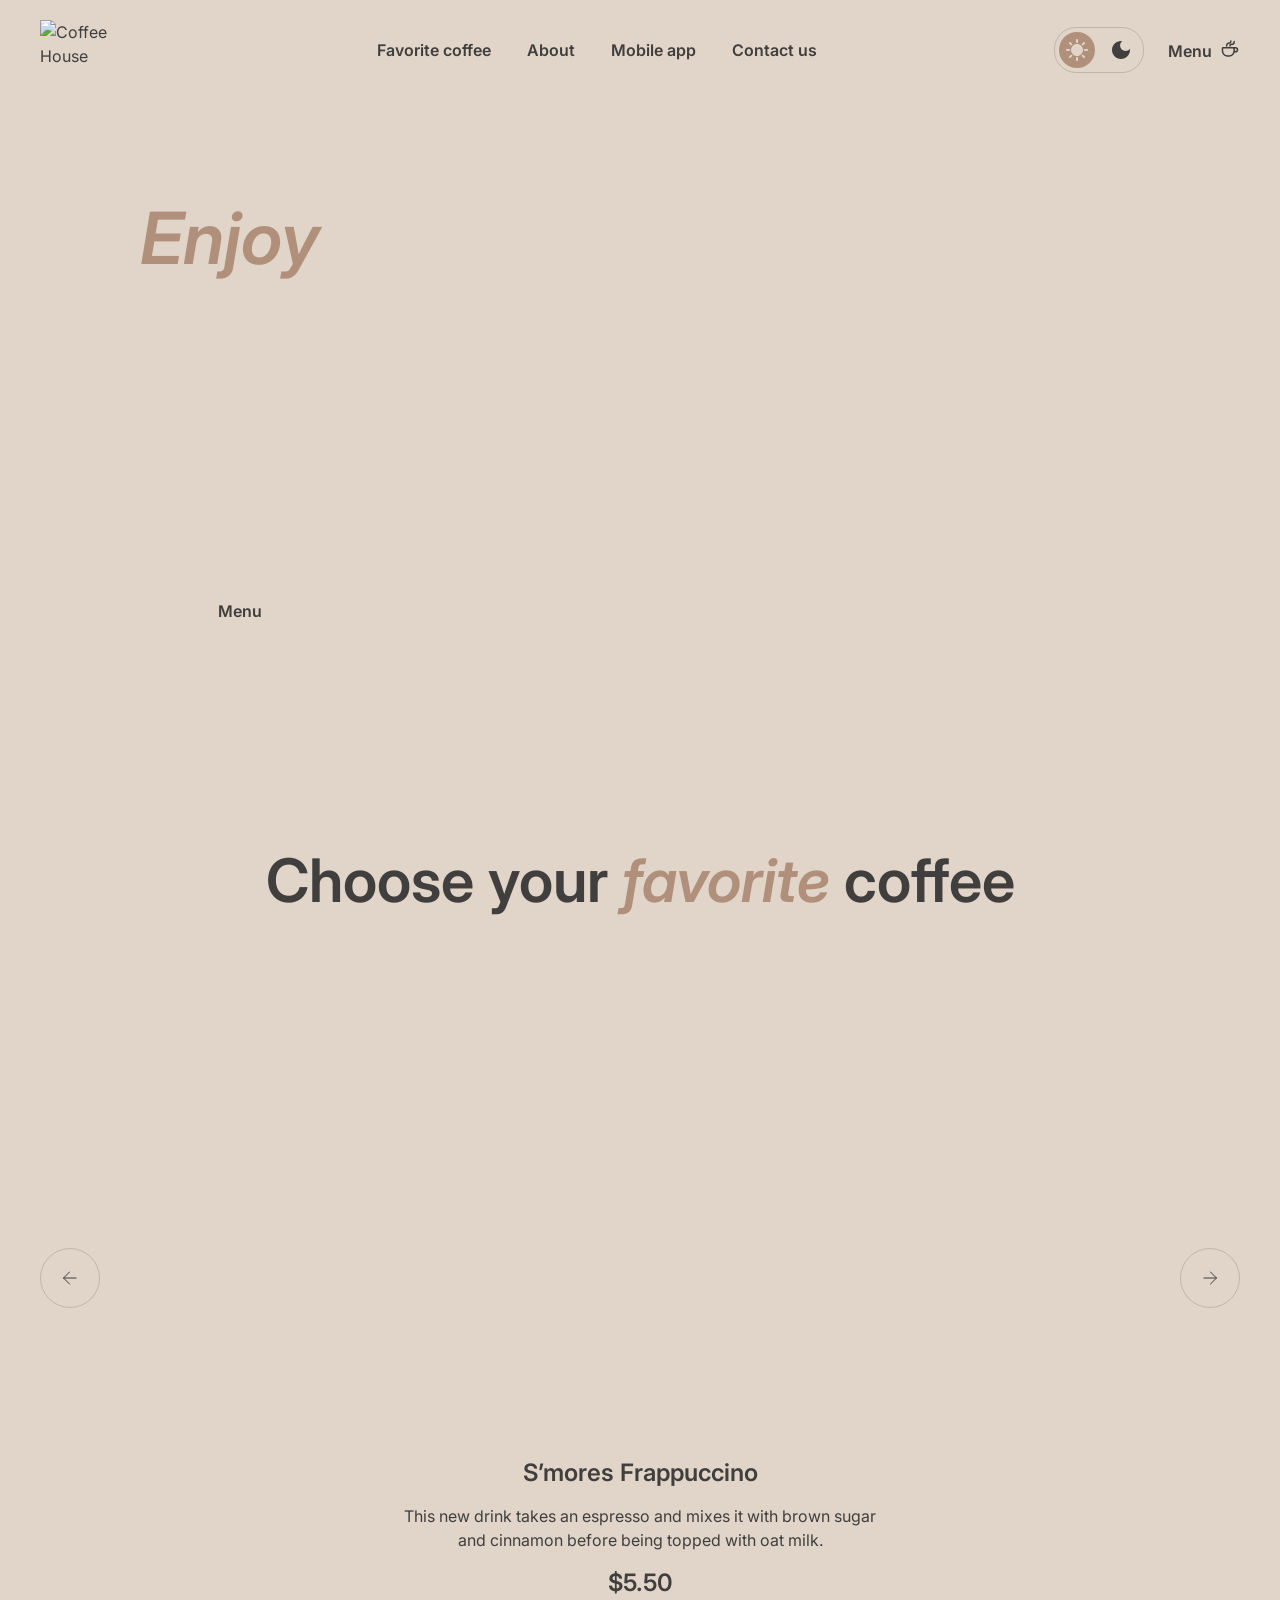
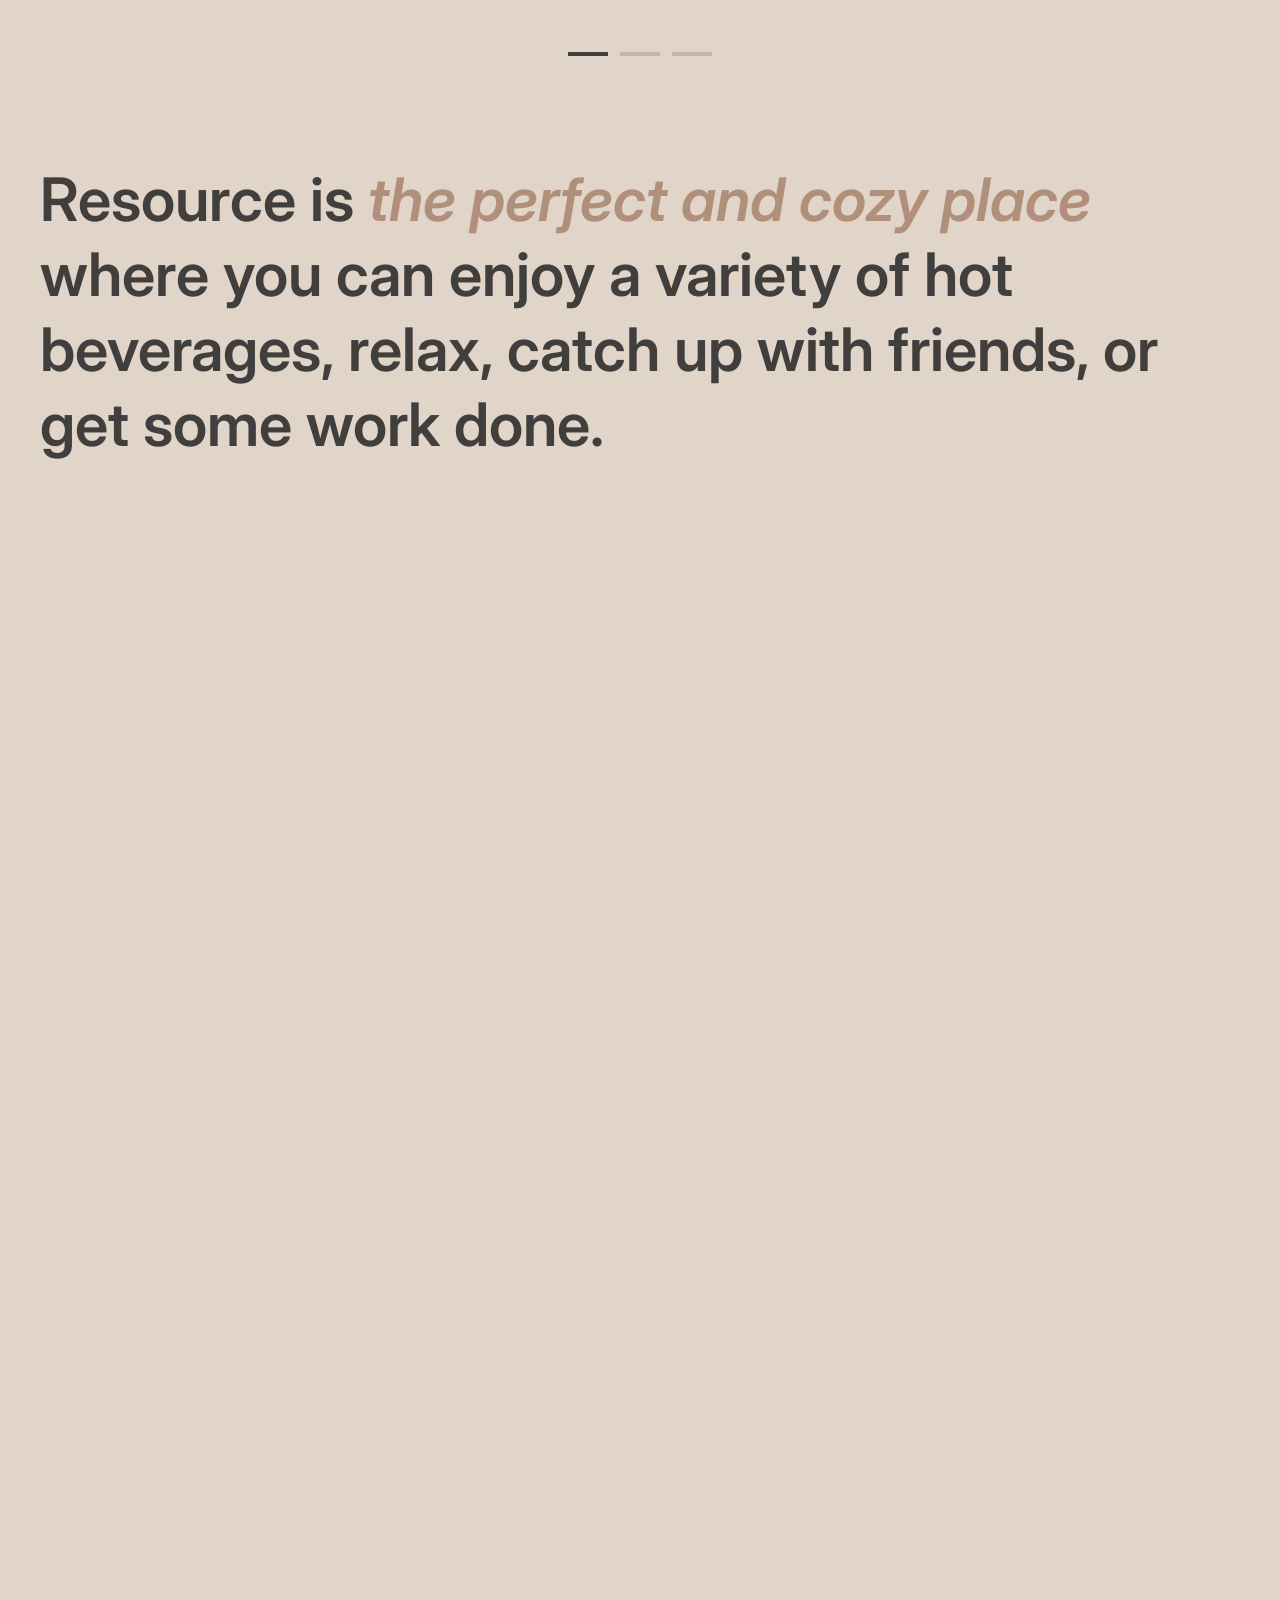
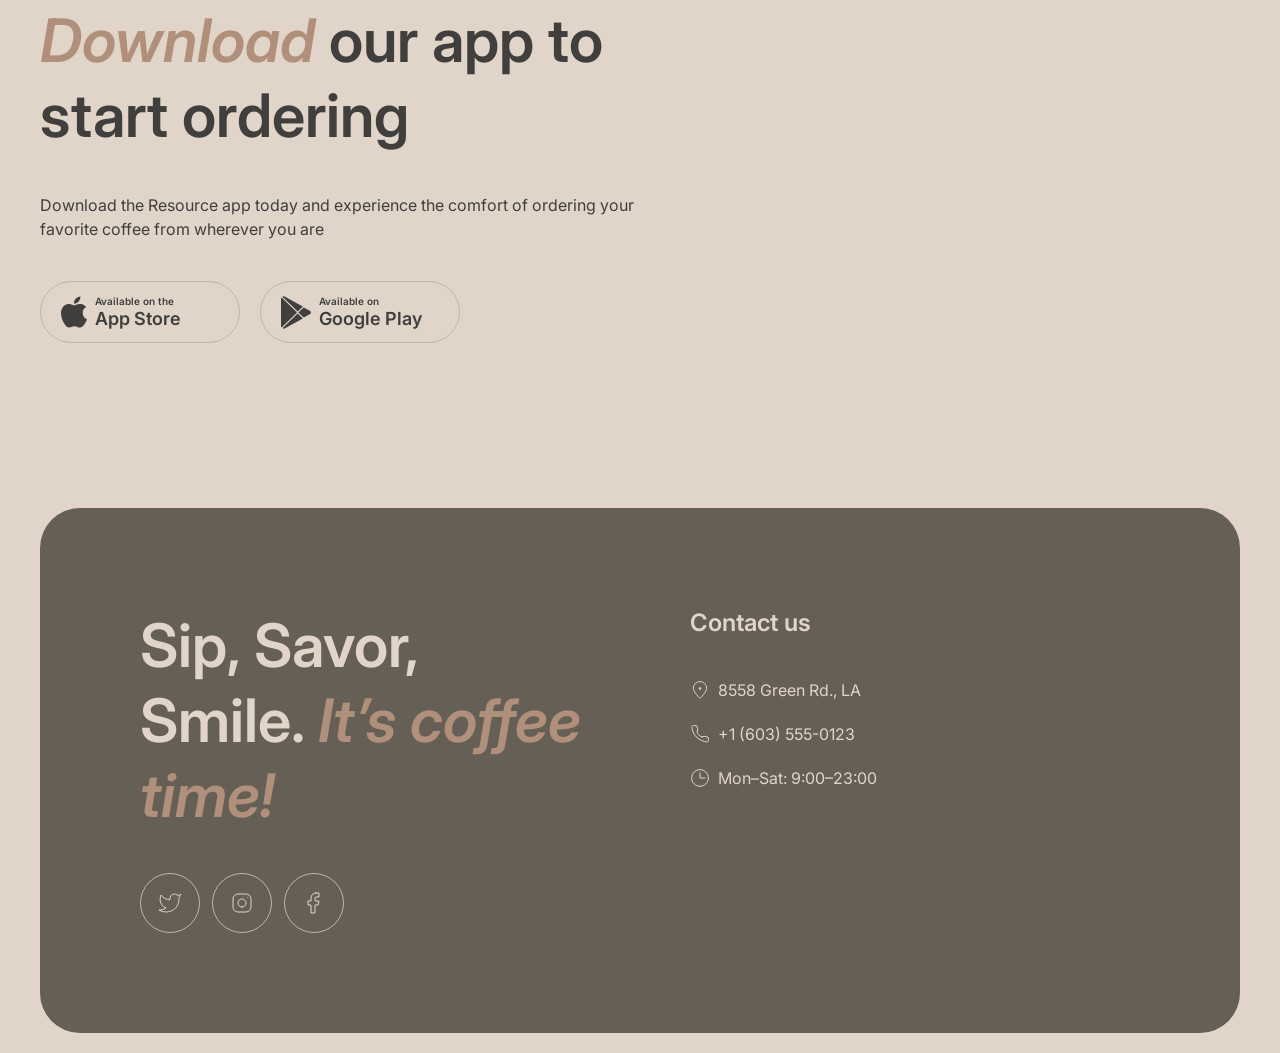
==== index.html @ 3a2b8925 "feat: add favorite coffee slider layout" ====
<!doctype html>
<html lang="en">
  <head>
    <meta charset="utf-8" />
    <meta name="viewport" content="width=device-width, initial-scale=1.0" />
    <title>Coffee House</title>
    <link
      rel="preload"
      href="assets/images/logo.png"
      as="image"
      type="image/png"
    />
    <link
      rel="preload"
      href="assets/images/logo-dark.png"
      as="image"
      type="image/png"
    />
    <link rel="preconnect" href="https://fonts.googleapis.com" />
    <link rel="preconnect" href="https://fonts.gstatic.com" crossorigin />
    <link
      rel="stylesheet"
      href="https://fonts.googleapis.com/css2?family=Inter:ital,opsz,wght@0,14..32,400;0,14..32,600;1,14..32,600&display=swap"
    />
    <link rel="stylesheet" href="style.css" />
  </head>
  <body>
    <header class="header">
      <div class="container">
        <div class="header__menu">
          <a class="logo" href="index.html">
            <img
              class="logo__image logo__image--light"
              src="assets/images/logo.png"
              alt="Coffee House"
              width="100"
              height="60"
            />
            <img
              class="logo__image logo__image--dark"
              src="assets/images/logo-dark.png"
              alt="Coffee House"
              width="100"
              height="60"
            />
          </a>
          <nav class="nav">
            <ul class="nav__list">
              <li class="nav__item">
                <a class="nav__link" href="#favorite-coffee">Favorite coffee</a>
              </li>
              <li class="nav__item">
                <a class="nav__link" href="#about">About</a>
              </li>
              <li class="nav__item">
                <a class="nav__link" href="#mobile-app">Mobile app</a>
              </li>
              <li class="nav__item">
                <a class="nav__link" href="#contacts">Contact us</a>
              </li>
            </ul>
          </nav>
          <div class="header__actions">
            <input
              class="theme-switch__input visually-hidden"
              type="checkbox"
              id="theme-switch"
            />
            <label class="theme-switch" for="theme-switch">
              <span class="theme-switch__indicator"></span>
              <span class="theme-switch__icon theme-switch__icon--light"
                ><svg
                  class="theme-switch__svg"
                  viewBox="0 0 22 22"
                  xmlns="http://www.w3.org/2000/svg"
                  xmlns:xlink="http://www.w3.org/1999/xlink"
                  width="22"
                  height="22"
                  fill="none"
                >
                  <path
                    d="M10 3L10 1C10 0.45 10.45 0 11 0C11.55 0 12 0.45 12 1L12 3C12 3.55 11.55 4 11 4C10.45 4 10 3.55 10 3ZM17.36 6.05L18.77 4.63C19.16 4.24 19.16 3.61 18.77 3.22C18.38 2.83 17.75 2.83 17.36 3.22L15.95 4.64C15.56 5.03 15.56 5.66 15.95 6.05C16.34 6.44 16.97 6.44 17.36 6.05ZM21 10L19 10C18.45 10 18 10.45 18 11C18 11.55 18.45 12 19 12L21 12C21.55 12 22 11.55 22 11C22 10.45 21.55 10 21 10ZM11 18C10.45 18 10 18.45 10 19L10 21C10 21.55 10.45 22 11 22C11.55 22 12 21.55 12 21L12 19C12 18.45 11.55 18 11 18ZM4.64 6.05L3.22 4.64C2.83 4.25 2.83 3.61 3.22 3.23C3.61 2.85 4.25 2.84 4.63 3.23L6.04 4.64C6.43 5.03 6.43 5.67 6.04 6.05C5.65 6.43 5.02 6.44 4.64 6.05ZM15.95 15.95C15.56 16.34 15.56 16.98 15.95 17.36L17.36 18.77C17.75 19.16 18.39 19.16 18.77 18.77C19.16 18.38 19.16 17.74 18.77 17.36L17.36 15.95C16.98 15.56 16.34 15.56 15.95 15.95ZM1 12L3 12C3.55 12 4 11.55 4 11C4 10.45 3.55 10 3 10L1 10C0.45 10 0 10.45 0 11C0 11.55 0.45 12 1 12ZM4.64 18.78L6.05 17.37C6.44 16.98 6.44 16.34 6.05 15.96C5.66 15.58 5.02 15.57 4.64 15.96L3.23 17.37C2.84 17.76 2.84 18.4 3.23 18.78C3.61 19.17 4.25 19.17 4.64 18.78ZM11 5C7.69 5 5 7.69 5 11C5 14.31 7.69 17 11 17C14.31 17 17 14.31 17 11C17 7.69 14.31 5 11 5Z"
                    fill="currentColor"
                    fill-rule="evenodd"
                  /></svg
              ></span>
              <span class="theme-switch__icon theme-switch__icon--dark"
                ><svg
                  class="theme-switch__svg"
                  viewBox="0 0 18 18"
                  xmlns="http://www.w3.org/2000/svg"
                  xmlns:xlink="http://www.w3.org/1999/xlink"
                  width="18"
                  height="18"
                  fill="none"
                >
                  <path
                    d="M9 0C4.03 0 0 4.03 0 9C0 13.97 4.03 18 9 18C13.97 18 18 13.97 18 9C18 8.54 17.96 8.08 17.9 7.64C16.92 9.01 15.32 9.9 13.5 9.9C10.52 9.9 8.1 7.48 8.1 4.5C8.1 2.69 8.99 1.08 10.36 0.0999999C9.92 0.0399999 9.46 0 9 0Z"
                    fill="currentColor"
                    fill-rule="nonzero"
                  /></svg
              ></span>
              <span class="visually-hidden">Switch colour theme</span>
            </label>
            <a class="menu-link" href="menu.html"
              >Menu<svg
                class="menu-link__icon"
                viewBox="0 0 24 24"
                xmlns="http://www.w3.org/2000/svg"
                xmlns:xlink="http://www.w3.org/1999/xlink"
                width="20"
                height="20"
                fill="none"
              >
                <path
                  d="M0 9.4C0 9.73137 0.268629 10 0.6 10L13.4 10C13.7314 10 14 9.73137 14 9.4L14 6C14 2.68629 11.3137 0 8 0L6 0C2.68629 0 0 2.68629 0 6L0 9.4Z"
                  stroke="currentColor"
                  stroke-linecap="round"
                  stroke-linejoin="round"
                  transform="matrix(-1,0,0,-1,17,21)"
                  vector-effect="non-scaling-stroke"
                />
                <path
                  d="M5 5.5C5 4.5 4.28571 3.5 2.85714 3.5C1.27919 3.5 0 2.22081 0 0.642857L0 0"
                  stroke="currentColor"
                  stroke-linecap="round"
                  stroke-linejoin="round"
                  transform="matrix(-1,0,0,1,17,3.5)"
                  vector-effect="non-scaling-stroke"
                />
                <path
                  d="M5 6L5 5.5C5 3.84315 3.65685 2.5 2 2.5C0.895431 2.5 0 1.60457 0 0.5L0 0"
                  stroke="currentColor"
                  stroke-linecap="round"
                  stroke-linejoin="round"
                  transform="matrix(-1,0,0,1,13,3)"
                  vector-effect="non-scaling-stroke"
                />
                <path
                  d="M16 11L18.5 11C19.8807 11 21 12.1193 21 13.5C21 14.8807 19.8807 16 18.5 16L17 16"
                  stroke="currentColor"
                  stroke-linecap="round"
                  stroke-linejoin="round"
                  vector-effect="non-scaling-stroke"
                /></svg
            ></a>
            <button class="burger" type="button">
              <span class="visually-hidden">Menu</span>
              <span class="burger__line burger__line--top"></span>
              <span class="burger__line burger__line--bottom"></span>
            </button>
          </div>
        </div>
      </div>
    </header>
    <div class="mobile-menu">
      <nav class="mobile-menu__nav">
        <ul class="mobile-menu__list">
          <li class="mobile-menu__item">
            <a class="mobile-menu__link" href="#favorite-coffee"
              >Favorite coffee</a
            >
          </li>
          <li class="mobile-menu__item">
            <a class="mobile-menu__link" href="#about">About</a>
          </li>
          <li class="mobile-menu__item">
            <a class="mobile-menu__link" href="#mobile-app">Mobile app</a>
          </li>
          <li class="mobile-menu__item">
            <a class="mobile-menu__link" href="#contacts">Contact us</a>
          </li>
        </ul>
      </nav>
      <a class="mobile-menu__cta" href="menu.html"
        >Menu<svg
          class="menu-link__icon"
          viewBox="0 0 24 24"
          xmlns="http://www.w3.org/2000/svg"
          xmlns:xlink="http://www.w3.org/1999/xlink"
          width="20"
          height="20"
          fill="none"
        >
          <path
            d="M0 9.4C0 9.73137 0.268629 10 0.6 10L13.4 10C13.7314 10 14 9.73137 14 9.4L14 6C14 2.68629 11.3137 0 8 0L6 0C2.68629 0 0 2.68629 0 6L0 9.4Z"
            stroke="currentColor"
            stroke-linecap="round"
            stroke-linejoin="round"
            transform="matrix(-1,0,0,-1,17,21)"
            vector-effect="non-scaling-stroke"
          />
          <path
            d="M5 5.5C5 4.5 4.28571 3.5 2.85714 3.5C1.27919 3.5 0 2.22081 0 0.642857L0 0"
            stroke="currentColor"
            stroke-linecap="round"
            stroke-linejoin="round"
            transform="matrix(-1,0,0,1,17,3.5)"
            vector-effect="non-scaling-stroke"
          />
          <path
            d="M5 6L5 5.5C5 3.84315 3.65685 2.5 2 2.5C0.895431 2.5 0 1.60457 0 0.5L0 0"
            stroke="currentColor"
            stroke-linecap="round"
            stroke-linejoin="round"
            transform="matrix(-1,0,0,1,13,3)"
            vector-effect="non-scaling-stroke"
          />
          <path
            d="M16 11L18.5 11C19.8807 11 21 12.1193 21 13.5C21 14.8807 19.8807 16 18.5 16L17 16"
            stroke="currentColor"
            stroke-linecap="round"
            stroke-linejoin="round"
            vector-effect="non-scaling-stroke"
          /></svg
      ></a>
    </div>
    <main class="main">
      <section class="hero">
        <div class="container">
          <div class="hero__inner">
            <div class="hero__offer">
              <h1 class="hero__title">
                <em class="title__accent">Enjoy</em> premium coffee at our
                charming cafe
              </h1>
              <p class="hero__text">
                With its inviting atmosphere and delicious coffee options, the
                Coffee House Resource is a popular destination for coffee lovers
                and those seeking a warm and inviting space to enjoy their
                favorite beverage.
              </p>
              <a class="button" href="menu.html"
                >Menu<svg
                  class="button__icon"
                  viewBox="0 0 24 24"
                  xmlns="http://www.w3.org/2000/svg"
                  xmlns:xlink="http://www.w3.org/1999/xlink"
                  width="20"
                  height="20"
                  fill="none"
                >
                  <path
                    d="M0 9.4C0 9.73137 0.268629 10 0.6 10L13.4 10C13.7314 10 14 9.73137 14 9.4L14 6C14 2.68629 11.3137 0 8 0L6 0C2.68629 0 0 2.68629 0 6L0 9.4Z"
                    stroke="currentColor"
                    stroke-linecap="round"
                    stroke-linejoin="round"
                    transform="matrix(-1,0,0,-1,17,21)"
                    vector-effect="non-scaling-stroke"
                  />
                  <path
                    d="M5 5.5C5 4.5 4.28571 3.5 2.85714 3.5C1.27919 3.5 0 2.22081 0 0.642857L0 0"
                    stroke="currentColor"
                    stroke-linecap="round"
                    stroke-linejoin="round"
                    transform="matrix(-1,0,0,1,17,3.5)"
                    vector-effect="non-scaling-stroke"
                  />
                  <path
                    d="M5 6L5 5.5C5 3.84315 3.65685 2.5 2 2.5C0.895431 2.5 0 1.60457 0 0.5L0 0"
                    stroke="currentColor"
                    stroke-linecap="round"
                    stroke-linejoin="round"
                    transform="matrix(-1,0,0,1,13,3)"
                    vector-effect="non-scaling-stroke"
                  />
                  <path
                    d="M16 11L18.5 11C19.8807 11 21 12.1193 21 13.5C21 14.8807 19.8807 16 18.5 16L17 16"
                    stroke="currentColor"
                    stroke-linecap="round"
                    stroke-linejoin="round"
                    vector-effect="non-scaling-stroke"
                  /></svg
              ></a>
            </div>
          </div>
        </div>
      </section>
      <section class="favorite-coffee" id="favorite-coffee">
        <div class="container">
          <h2 class="title title--center">
            Choose your <em class="title__accent">favorite</em> coffee
          </h2>
          <div class="slider">
            <button class="slider__button slider__button--prev" type="button">
              <span class="visually-hidden">Previous slide</span>
              <svg
                class="slider__arrow"
                viewBox="0 0 24 24"
                xmlns="http://www.w3.org/2000/svg"
                xmlns:xlink="http://www.w3.org/1999/xlink"
                width="24"
                height="24"
                fill="none"
              >
                <path
                  d="M12.5 6L0 6M6 12L0 6L6 0"
                  stroke="currentColor"
                  stroke-linecap="round"
                  stroke-linejoin="round"
                  stroke-width="1.000000"
                  transform="matrix(-1,0,0,1,18.5,6)"
                  vector-effect="non-scaling-stroke"
                />
              </svg>
            </button>
            <div class="slider__viewport">
              <ul class="slider__list">
                <li class="slider__slide">
                  <div class="slider__content">
                    <div
                      class="slider__image slider__image--smores-frappuccino"
                    ></div>
                    <div class="slider__description">
                      <h3 class="slider__name">S’mores Frappuccino</h3>
                      <p class="slider__text">
                        This new drink takes an espresso and mixes it with brown
                        sugar and cinnamon before being topped with oat milk.
                      </p>
                      <p class="slider__price">$5.50</p>
                    </div>
                  </div>
                </li>
                <li class="slider__slide">
                  <div class="slider__content">
                    <div
                      class="slider__image slider__image--caramel-macchiato"
                    ></div>
                    <div class="slider__description">
                      <h3 class="slider__name">Caramel Macchiato</h3>
                      <p class="slider__text">
                        Fragrant and unique classic espresso with rich
                        caramel-peanut syrup, with cream under whipped thick
                        foam.
                      </p>
                      <p class="slider__price">$5.00</p>
                    </div>
                  </div>
                </li>
                <li class="slider__slide">
                  <div class="slider__content">
                    <div class="slider__image slider__image--ice-coffee"></div>
                    <div class="slider__description">
                      <h3 class="slider__name">Ice coffee</h3>
                      <p class="slider__text">
                        A popular summer drink that tones and invigorates.
                        Prepared from coffee, milk and ice.
                      </p>
                      <p class="slider__price">$4.50</p>
                    </div>
                  </div>
                </li>
              </ul>
            </div>
            <button class="slider__button slider__button--next" type="button">
              <span class="visually-hidden">Next slide</span>
              <svg
                class="slider__arrow"
                viewBox="0 0 24 24"
                xmlns="http://www.w3.org/2000/svg"
                xmlns:xlink="http://www.w3.org/1999/xlink"
                width="24"
                height="24"
                fill="none"
              >
                <path
                  d="M12.5 6L0 6M6 12L0 6L6 0"
                  stroke="currentColor"
                  stroke-linecap="round"
                  stroke-linejoin="round"
                  stroke-width="1.000000"
                  transform="matrix(-1,0,0,1,18.5,6)"
                  vector-effect="non-scaling-stroke"
                />
              </svg>
            </button>
          </div>
          <ul class="slider__controls">
            <li class="slider__controls-item">
              <button
                class="slider__control slider__control--active"
                type="button"
              >
                <span class="visually-hidden">Slide 1</span>
              </button>
            </li>
            <li class="slider__controls-item">
              <button class="slider__control" type="button">
                <span class="visually-hidden">Slide 2</span>
              </button>
            </li>
            <li class="slider__controls-item">
              <button class="slider__control" type="button">
                <span class="visually-hidden">Slide 3</span>
              </button>
            </li>
          </ul>
        </div>
      </section>
      <section class="about" id="about">
        <div class="container">
          <h2 class="title">
            Resource is
            <em class="title__accent">the perfect and cozy place</em> where you
            can enjoy a variety of hot beverages, relax, catch up with friends,
            or get some work done.
          </h2>
          <div class="about__grid">
            <div class="about__column">
              <div
                class="about__image about__image--tall about__image--woman"
              ></div>
              <div
                class="about__image about__image--wide about__image--table"
              ></div>
            </div>
            <div class="about__column">
              <div
                class="about__image about__image--wide about__image--man"
              ></div>
              <div
                class="about__image about__image--tall about__image--couple"
              ></div>
            </div>
          </div>
        </div>
      </section>
      <section class="mobile-app" id="mobile-app">
        <div class="container mobile-app__container">
          <div class="mobile-app__offer">
            <h2 class="title">
              <em class="title__accent">Download</em> our app to start ordering
            </h2>
            <p class="mobile-app__text">
              Download the Resource app today and experience the comfort of
              ordering your favorite coffee from wherever you are
            </p>
            <div class="mobile-app__buttons">
              <a class="store-button" href="#">
                <svg
                  class="store-button__icon"
                  viewBox="0 0 26.4102 31.6486"
                  xmlns="http://www.w3.org/2000/svg"
                  xmlns:xlink="http://www.w3.org/1999/xlink"
                  width="26"
                  height="32"
                  fill="none"
                >
                  <g>
                    <path
                      d="M19.648 -0C19.8592 1.872 19.0983 3.7167 17.9863 5.07264C16.8259 6.40748 14.9695 7.42846 13.1615 7.29696C12.9248 5.49566 13.8409 3.58024 14.8664 2.41164C16.0256 1.08548 18.0384 0.06948 19.648 -0ZM25.5669 10.7989C25.3653 10.9162 22.0212 12.8621 22.0578 16.8306C22.0998 21.6229 26.3572 23.2071 26.4093 23.2245C26.3839 23.3361 25.7426 25.5108 24.1458 27.719C22.8124 29.6629 21.4153 31.5635 19.1963 31.5982C18.1414 31.6219 17.429 31.3261 16.6868 31.0179C15.9125 30.6964 15.1057 30.3614 13.8435 30.3614C11.3483 30.3614 10.576 31.5635 8.50842 31.6466C6.39504 31.7223 4.7804 29.5711 3.3986 27.6446C0.6363 23.7107 -1.514 16.5589 1.36918 11.6922C2.76624 9.30542 5.31352 7.76836 8.03638 7.72742C9.2354 7.70352 10.3854 8.15406 11.3935 8.549C12.1645 8.85104 12.8524 9.12056 13.4159 9.12056C13.9109 9.12056 14.5795 8.86182 15.3589 8.56024C16.5871 8.08496 18.0901 7.50334 19.6213 7.66044C20.6684 7.6902 23.6483 8.06362 25.5709 10.7966L25.5669 10.7989Z"
                      fill="currentColor"
                      fill-rule="evenodd"
                    />
                  </g>
                </svg>
                <span class="store-button__label">
                  <span class="store-button__caption">Available on the</span>
                  <span class="store-button__name">App Store</span>
                </span>
              </a>
              <a class="store-button" href="#">
                <svg
                  class="store-button__icon"
                  viewBox="0 0 30.3438 32.7934"
                  xmlns="http://www.w3.org/2000/svg"
                  xmlns:xlink="http://www.w3.org/1999/xlink"
                  width="30"
                  height="33"
                  fill="none"
                >
                  <g>
                    <path
                      d="M0.456669 24.2806C0.167404 23.9819 0 23.5168 0 22.9145L0 1.43163C0 0.829349 0.167404 0.364283 0.456669 0.0655717L0.528063 0L12.7314 12.0334L12.7314 12.3176L0.528063 24.351L0.456669 24.2806Z"
                      fill="currentColor"
                      fill-rule="nonzero"
                      transform="matrix(1.25299,0,0,-1.23841,0,31.4724)"
                    />
                    <path
                      d="M4.06326 0L0 4.01317L0 4.29731L4.06818 8.31048L4.15927 8.25826L8.97708 5.55408C10.352 4.78666 10.352 3.52382 8.97708 2.75154L4.15927 0.0522151L4.06326 0Z"
                      fill="currentColor"
                      fill-rule="nonzero"
                      transform="matrix(1.25299,0,0,-1.23841,17.8027,21.5399)"
                    />
                    <path
                      d="M16.434 8.39191L12.2747 12.4949L0 0.384997C0.45667 -0.0885691 1.20137 -0.145641 2.04825 0.327925L16.434 8.39191Z"
                      fill="currentColor"
                      fill-rule="nonzero"
                      transform="matrix(1.25299,0,0,-1.23841,1.49805,32.7933)"
                    />
                    <path
                      d="M16.434 4.10302L2.04825 12.167C1.20137 12.6357 0.45667 12.5786 0 12.1051L12.2747 0L16.434 4.10302Z"
                      fill="currentColor"
                      fill-rule="nonzero"
                      transform="matrix(1.25299,0,0,-1.23841,1.49805,15.4688)"
                    />
                  </g>
                </svg>
                <span class="store-button__label">
                  <span class="store-button__caption">Available on</span>
                  <span class="store-button__name">Google Play</span>
                </span>
              </a>
            </div>
          </div>
          <div class="mobile-app__screens"></div>
        </div>
      </section>
    </main>
    <footer class="footer" id="contacts">
      <div class="container">
        <div class="footer__inner">
          <div class="footer__offer">
            <h2 class="title title--invert">
              Sip, Savor, Smile.
              <em class="title__accent">It&rsquo;s coffee time!</em>
            </h2>
            <ul class="socials">
              <li class="socials__item">
                <a class="social-button" href="#" aria-label="Twitter">
                  <svg
                    class="social-button__icon"
                    viewBox="0 0 24 24"
                    xmlns="http://www.w3.org/2000/svg"
                    xmlns:xlink="http://www.w3.org/1999/xlink"
                    width="24"
                    height="24"
                    fill="none"
                  >
                    <path
                      d="M19.86 4.54006C19.2577 3.84757 18.4573 3.35675 17.567 3.13398C16.6767 2.91122 15.7395 2.96725 14.8821 3.29451C14.0247 3.62177 13.2884 4.20446 12.773 4.96377C12.2575 5.72309 11.9877 6.62239 12 7.54006L12 8.54006C10.2426 8.58562 8.50127 8.19587 6.93101 7.4055C5.36074 6.61514 4.01032 5.44869 3 4.01006C3 4.01006 -1 13.0101 8 17.0101C5.94053 18.408 3.48716 19.109 1 19.0101C10 24.0101 21 19.0101 21 7.51006C20.9991 7.23151 20.9723 6.95365 20.92 6.68006C21.9406 5.67355 23 3.01006 23 3.01006C23 3.01006 20.9821 4.20217 19.86 4.54006Z"
                      fill-rule="nonzero"
                      stroke="currentColor"
                      stroke-linecap="round"
                      stroke-linejoin="round"
                      vector-effect="non-scaling-stroke"
                    />
                  </svg>
                </a>
              </li>
              <li class="socials__item">
                <a class="social-button" href="#" aria-label="Instagram">
                  <svg
                    class="social-button__icon"
                    viewBox="0 0 24 24"
                    xmlns="http://www.w3.org/2000/svg"
                    xmlns:xlink="http://www.w3.org/1999/xlink"
                    width="24"
                    height="24"
                    fill="none"
                  >
                    <path
                      d="M12 16C9.79086 16 8 14.2091 8 12C8 9.79086 9.79086 8 12 8C14.2091 8 16 9.79086 16 12C16 14.2091 14.2091 16 12 16Z"
                      stroke="currentColor"
                      stroke-linecap="round"
                      stroke-linejoin="round"
                      vector-effect="non-scaling-stroke"
                    />
                    <path
                      d="M3 16C3 18.7614 5.23858 21 8 21L16 21C18.7614 21 21 18.7614 21 16L21 8C21 5.23858 18.7614 3 16 3L8 3C5.23858 3 3 5.23858 3 8L3 16Z"
                      stroke="currentColor"
                      vector-effect="non-scaling-stroke"
                    />
                    <path
                      d="M17.5 6.51L17.51 6.5"
                      stroke="currentColor"
                      stroke-linecap="round"
                      stroke-linejoin="round"
                      vector-effect="non-scaling-stroke"
                    />
                  </svg>
                </a>
              </li>
              <li class="socials__item">
                <a class="social-button" href="#" aria-label="Facebook">
                  <svg
                    class="social-button__icon"
                    viewBox="0 0 24 24"
                    xmlns="http://www.w3.org/2000/svg"
                    xmlns:xlink="http://www.w3.org/1999/xlink"
                    width="24"
                    height="24"
                    fill="none"
                  >
                    <path
                      d="M14 2C12.6739 2 11.4021 2.52678 10.4645 3.46447C9.52678 4.40215 9 5.67392 9 7L9 10L6 10L6 14L9 14L9 22L13 22L13 14L16 14L17 10L13 10L13 7C13 6.73478 13.1054 6.48043 13.2929 6.29289C13.4804 6.10536 13.7348 6 14 6L17 6L17 2L14 2Z"
                      fill-rule="nonzero"
                      stroke="currentColor"
                      stroke-linecap="round"
                      stroke-linejoin="round"
                      vector-effect="non-scaling-stroke"
                    />
                  </svg>
                </a>
              </li>
            </ul>
          </div>
          <div class="footer__contacts">
            <h3 class="footer__subtitle">Contact us</h3>
            <ul class="contacts">
              <li class="contacts__item">
                <a
                  class="contacts__link"
                  href="https://maps.google.com/?q=8558+Green+Rd+LA"
                >
                  <svg
                    class="contacts__icon"
                    viewBox="0 0 24 24"
                    xmlns="http://www.w3.org/2000/svg"
                    xmlns:xlink="http://www.w3.org/1999/xlink"
                    width="20"
                    height="20"
                    fill="none"
                  >
                    <path
                      d="M12 22C12 22 4 14.4183 4 10C4 5.58172 7.58172 2 12 2C16.4183 2 20 5.58172 20 10C20 14.4183 12 22 12 22Z"
                      fill-rule="nonzero"
                      stroke="currentColor"
                      vector-effect="non-scaling-stroke"
                    />
                    <path
                      d="M12 11C12.5523 11 13 10.5523 13 10C13 9.44771 12.5523 9 12 9C11.4477 9 11 9.44771 11 10C11 10.5523 11.4477 11 12 11Z"
                      fill="currentColor"
                      fill-rule="evenodd"
                    />
                    <path
                      d="M12 11C11.4477 11 11 10.5523 11 10C11 9.44771 11.4477 9 12 9C12.5523 9 13 9.44771 13 10C13 10.5523 12.5523 11 12 11Z"
                      fill-rule="evenodd"
                      stroke="currentColor"
                      stroke-linecap="round"
                      stroke-linejoin="round"
                      vector-effect="non-scaling-stroke"
                    />
                  </svg>
                  8558 Green Rd., LA
                </a>
              </li>
              <li class="contacts__item">
                <a class="contacts__link" href="tel:+16035550123">
                  <svg
                    class="contacts__icon"
                    viewBox="0 0 24 24"
                    xmlns="http://www.w3.org/2000/svg"
                    xmlns:xlink="http://www.w3.org/1999/xlink"
                    width="20"
                    height="20"
                    fill="none"
                  >
                    <path
                      d="M13.9998 15.5C11.2181 14.1038 9.49985 12.5 8.49985 10L9.2698 5.8699L7.81436 2L4.06344 2C2.9359 2 2.04809 2.93271 2.21653 4.0476C2.63707 6.83112 3.87678 11.8769 7.49985 15.5C11.3043 19.3044 16.7833 20.9557 19.8 21.6123C20.9647 21.8658 21.9999 20.9575 21.9999 19.7655L21.9998 16.1812L18.1181 14.702L13.9998 15.5Z"
                      fill-rule="nonzero"
                      stroke="currentColor"
                      stroke-linecap="round"
                      stroke-linejoin="round"
                      vector-effect="non-scaling-stroke"
                    />
                  </svg>
                  +1 (603) 555-0123
                </a>
              </li>
              <li class="contacts__item">
                <a class="contacts__link" href="#">
                  <svg
                    class="contacts__icon"
                    viewBox="0 0 24 24"
                    xmlns="http://www.w3.org/2000/svg"
                    xmlns:xlink="http://www.w3.org/1999/xlink"
                    width="20"
                    height="20"
                    fill="none"
                  >
                    <path
                      d="M12 6L12 12L18 12"
                      stroke="currentColor"
                      stroke-linecap="round"
                      stroke-linejoin="round"
                      vector-effect="non-scaling-stroke"
                    />
                    <path
                      d="M12 22C6.47715 22 2 17.5228 2 12C2 6.47715 6.47715 2 12 2C17.5228 2 22 6.47715 22 12C22 17.5228 17.5228 22 12 22Z"
                      stroke="currentColor"
                      stroke-linecap="round"
                      stroke-linejoin="round"
                      vector-effect="non-scaling-stroke"
                    />
                  </svg>
                  Mon–Sat: 9:00–23:00
                </a>
              </li>
            </ul>
          </div>
        </div>
      </div>
    </footer>
    <script src="script.js" defer></script>
  </body>
</html>
---- style.css ----
:root {
  --color-text-primary: #403f3d;
  --color-text-inverse: #e1d4c9;
  --color-text-accent: #b0907a;
  --color-bg-page: #e1d4c9;
  --color-bg-container: #665f55;
  --color-bg-overlay: rgba(64, 63, 61, 0.8);
  --color-border-primary: #c1b6ad;
  --color-border-inverse: #665f55;
}

:root[data-theme="dark"] {
  --color-text-primary: #e1d4c9;
  --color-text-inverse: #e1d4c9;
  --color-text-accent: #b0907a;
  --color-bg-page: #292826;
  --color-bg-container: #403f3d;
  --color-bg-overlay: rgba(41, 40, 38, 0.8);
  --color-border-primary: #665f55;
  --color-border-inverse: #c1b6ad;
}

*,
*::before,
*::after {
  margin: 0;
  padding: 0;
  box-sizing: border-box;
  -webkit-tap-highlight-color: transparent;
}

html {
  scroll-behavior: smooth;
}

body {
  font-family:
    "Inter",
    system-ui,
    -apple-system,
    "Segoe UI",
    sans-serif;
  font-size: 16px;
  font-weight: 400;
  line-height: 1.5;
  color: var(--color-text-primary);
  background-color: var(--color-bg-page);
}

h1,
h2,
h3,
h4,
h5,
h6,
p {
  overflow-wrap: break-word;
}

ul,
ol {
  list-style: none;
}

a {
  color: inherit;
  text-decoration: none;
}

::selection {
  color: var(--color-text-inverse);
  background-color: var(--color-text-accent);
}

:focus {
  outline: none;
}

:focus-visible {
  outline: 2px solid var(--color-text-accent);
  outline-offset: 2px;
}

img,
picture,
video,
svg {
  display: block;
  max-width: 100%;
}

input,
button,
textarea,
select {
  font: inherit;
  color: inherit;
  background-color: transparent;
  border: none;
}

button {
  cursor: pointer;
}

table {
  border-collapse: collapse;
}

.container {
  max-width: 1440px;
  margin: 0 auto;
  padding: 0 16px;
}

.header {
  position: relative;
  z-index: 20;
  padding-top: 20px;
}

.header__menu {
  display: flex;
  align-items: center;
  justify-content: space-between;
  gap: 24px;
  min-height: 60px;
}

.logo {
  flex-shrink: 0;
}

.logo__image {
  width: 100px;
  height: 60px;
}

.logo__image--dark {
  display: none;
}

:root[data-theme="dark"] .logo__image--light {
  display: none;
}

:root[data-theme="dark"] .logo__image--dark {
  display: block;
}

.nav {
  display: none;
  flex-grow: 1;
  justify-content: center;
}

.nav__list {
  display: flex;
  flex-wrap: wrap;
  align-items: center;
  justify-content: center;
  gap: 12px clamp(16px, 2.8vw, 40px);
}

.nav__link {
  position: relative;
  font-size: 16px;
  font-weight: 600;
  line-height: 1.5;
}

.nav__link::after {
  position: absolute;
  right: 0;
  bottom: -4px;
  left: 0;
  height: 2px;
  background-color: currentColor;
  transform: scaleX(0);
  transition: transform 0.2s;
  content: "";
}

.nav__link:hover::after,
.nav__link:focus-visible::after {
  transform: scaleX(1);
}

.header__actions {
  display: flex;
  flex-shrink: 0;
  align-items: center;
  gap: 12px;
}

.theme-switch {
  position: relative;
  display: inline-flex;
  align-items: center;
  gap: 8px;
  padding: 4px;
  border: 1px solid var(--color-border-primary);
  border-radius: 26px;
  cursor: pointer;
}

.theme-switch__indicator {
  position: absolute;
  top: 4px;
  left: 4px;
  width: 44px;
  height: 44px;
  background-color: var(--color-text-accent);
  border-radius: 50%;
  transition: transform 0.3s ease;
}

.theme-switch__icon {
  position: relative;
  display: flex;
  align-items: center;
  justify-content: center;
  width: 44px;
  height: 44px;
  color: var(--color-text-primary);
  transition: color 0.3s ease;
}

.theme-switch__icon--light {
  color: var(--color-text-inverse);
}

.theme-switch__input:checked + .theme-switch .theme-switch__indicator {
  transform: translateX(52px);
}

.theme-switch__input:checked + .theme-switch .theme-switch__icon--light {
  color: var(--color-text-primary);
}

.theme-switch__input:checked + .theme-switch .theme-switch__icon--dark {
  color: var(--color-text-inverse);
}

.theme-switch__input:focus-visible + .theme-switch {
  outline: 2px solid var(--color-text-accent);
  outline-offset: 2px;
}

.visually-hidden {
  position: absolute;
  width: 1px;
  height: 1px;
  margin: -1px;
  padding: 0;
  overflow: hidden;
  clip-path: inset(100%);
  white-space: nowrap;
}

.menu-link {
  position: relative;
  display: none;
  flex-shrink: 0;
  align-items: baseline;
  gap: 8px;
  font-size: 16px;
  font-weight: 600;
  line-height: 1.5;
  transition: color 0.2s;
}

.menu-link::after {
  position: absolute;
  right: 0;
  bottom: -4px;
  left: 0;
  height: 2px;
  background-color: currentColor;
  transform: scaleX(0);
  transition: transform 0.2s;
  content: "";
}

.menu-link:hover::after,
.menu-link:focus-visible::after,
.menu-link[aria-current="page"]::after {
  transform: scaleX(1);
}

.title {
  font-size: 32px;
  font-weight: 600;
  line-height: 125%;
  text-align: left;
}

.title--center {
  text-align: center;
}

.title__accent {
  color: var(--color-text-accent);
  font-style: italic;
}

.title--invert {
  color: var(--color-text-inverse);
}

.about {
  margin-top: 100px;
}

.about__grid {
  display: grid;
  gap: 40px;
  margin-top: 40px;
}

.about__column {
  display: grid;
  min-width: 0;
  gap: 40px;
}

.about__image {
  width: 100%;
  height: 590px;
  background-repeat: no-repeat;
  background-position: center;
  background-size: cover;
  border-radius: 40px;
}

.about__image--table,
.about__image--man {
  display: none;
}

.about__image--woman {
  background-image: url("assets/images/about-woman.jpg");
}

.about__image--table {
  background-image: url("assets/images/about-table.jpg");
}

.about__image--man {
  background-image: url("assets/images/about-man.jpg");
}

.about__image--couple {
  background-image: url("assets/images/about-couple.jpg");
}

.mobile-app {
  margin-top: 100px;
}

.mobile-app__container {
  display: flex;
  flex-direction: column;
  gap: 40px;
}

.mobile-app__offer {
  display: flex;
  flex-direction: column;
  gap: 40px;
}

.mobile-app__text {
  font-size: 16px;
  font-weight: 400;
  line-height: 150%;
  text-align: left;
}

.mobile-app__buttons {
  display: flex;
  flex-direction: column;
  gap: 20px;
}

.store-button {
  display: inline-flex;
  align-items: center;
  gap: 8px;
  width: 200px;
  padding: 12px 20px;
  color: var(--color-text-primary);
  border: 1px solid var(--color-border-primary);
  border-radius: 100px;
  transition:
    color 0.2s,
    background-color 0.2s,
    border-color 0.2s;
}

.store-button:hover,
.store-button:focus-visible {
  color: var(--color-text-inverse);
  background-color: var(--color-bg-container);
  border-color: var(--color-bg-container);
}

.store-button__icon {
  flex-shrink: 0;
}

.store-button__label {
  display: flex;
  flex-direction: column;
}

.store-button__caption {
  font-size: 10px;
  font-weight: 600;
  line-height: 1.4;
}

.store-button__name {
  font-size: 18px;
  font-weight: 600;
  line-height: 1.25;
}

.mobile-app__screens {
  width: 100%;
  aspect-ratio: 1 / 1;
  background-image: url("assets/images/mobile-app.png");
  background-repeat: no-repeat;
  background-position: center;
  background-size: contain;
}

.footer__container {
  display: flex;
  flex-direction: column;
  justify-content: center;
  align-items: center;
  gap: 40px;
  padding: 60px 16px 60px 16px;
  border-radius: 40px;
}

.footer {
  margin-top: 100px;
  margin-bottom: 20px;
}

.footer__inner {
  display: flex;
  flex-direction: column;
  gap: 40px;
  padding: 60px 16px;
  color: var(--color-text-inverse);
  background-color: var(--color-bg-container);
  border-radius: 40px;
}

.footer__offer {
  display: flex;
  flex-direction: column;
  gap: 40px;
}

.socials {
  display: flex;
  gap: 12px;
}

.social-button {
  display: flex;
  align-items: center;
  justify-content: center;
  width: 60px;
  height: 60px;
  color: var(--color-text-inverse);
  border: 1px solid var(--color-border-primary);
  border-radius: 50%;
  transition:
    color 0.2s,
    background-color 0.2s;
}

.social-button:hover,
.social-button:focus-visible {
  color: var(--color-bg-container);
  background-color: var(--color-text-inverse);
}

.footer__contacts {
  display: flex;
  flex-direction: column;
  gap: 40px;
}

.footer__subtitle {
  color: var(--color-text-inverse);
  font-size: 24px;
  font-weight: 600;
  line-height: 125%;
  text-align: left;
}

.contacts {
  display: flex;
  flex-direction: column;
  gap: 16px;
}

.contacts__link {
  position: relative;
  display: inline-flex;
  align-items: center;
  gap: 8px;
  font-size: 16px;
  line-height: 1.5;
}

.contacts__link::after {
  position: absolute;
  right: 0;
  bottom: -4px;
  left: 0;
  height: 2px;
  background-color: currentColor;
  transform: scaleX(0);
  transition: transform 0.2s;
  content: "";
}

.contacts__link:hover::after,
.contacts__link:focus-visible::after {
  transform: scaleX(1);
}

.contacts__icon {
  flex-shrink: 0;
}

.burger {
  display: flex;
  flex-direction: column;
  align-items: center;
  justify-content: center;
  gap: 8px;
  width: 44px;
  height: 44px;
  border: 1px solid var(--color-bg-container);
  border-radius: 50%;
}

.burger__line {
  width: 16px;
  height: 1.5px;
  background-color: var(--color-text-primary);
  border-radius: 1px;
  transition: transform 0.2s;
}

.burger--open .burger__line--top {
  transform: translateY(4.75px) rotate(45deg);
}

.burger--open .burger__line--bottom {
  transform: translateY(-4.75px) rotate(-45deg);
}

.mobile-menu {
  position: fixed;
  display: none;
  top: 100px;
  right: 0;
  bottom: 0;
  left: 0;
  z-index: 10;
  flex-direction: column;
  align-items: center;
  justify-content: center;
  gap: 100px;
  padding: 60px 16px;
  background-color: var(--color-bg-page);
}

.mobile-menu--open {
  display: flex;
}

.mobile-menu__list {
  display: flex;
  flex-direction: column;
  gap: 60px;
  text-align: center;
}

.mobile-menu__link,
.mobile-menu__cta {
  font-size: 32px;
  font-weight: 600;
  line-height: 1.25;
}

.mobile-menu__cta {
  position: relative;
  display: flex;
  align-items: center;
  gap: 16px;
}

.mobile-menu__cta::after {
  position: absolute;
  right: 0;
  bottom: -8px;
  left: 0;
  height: 2px;
  background-color: currentColor;
  transform: scaleX(0);
  transition: transform 0.2s;
  content: "";
}

.mobile-menu__cta:hover::after,
.mobile-menu__cta:focus-visible::after,
.mobile-menu__cta[aria-current="page"]::after {
  transform: scaleX(1);
}

.mobile-menu__cta .menu-link__icon {
  width: 40px;
  height: 40px;
  stroke-width: 2;
}

.is-locked {
  overflow: hidden;
}

.hero {
  margin-top: 20px;
}

.hero__inner {
  padding: 60px 16px;
  color: var(--color-text-inverse);
  background-image: url("assets/images/hero.jpg");
  background-repeat: no-repeat;
  background-position: center;
  background-size: cover;
  border-radius: 40px;
}

.hero__offer {
  display: flex;
  flex-direction: column;
  gap: 40px;
  max-width: 530px;
}

.hero__title {
  font-size: 42px;
  font-weight: 600;
  line-height: 1.15;
}

.hero__text {
  font-size: 16px;
  line-height: 1.5;
}

.menu-link__icon {
  stroke-width: 1.5;
}

.menu-link .menu-link__icon {
  transform: translateY(1.5px);
}

.button__icon {
  stroke-width: 1.5;
}

.button {
  display: inline-flex;
  align-items: center;
  justify-content: center;
  width: 200px;
  height: 64px;
  font-size: 16px;
  font-weight: 600;
  line-height: 1.5;
  color: var(--color-text-primary);
  background-color: var(--color-bg-page);
  border-radius: 100px;
}

.button__icon {
  flex-shrink: 0;
  max-width: 0;
  margin-left: 0;
  overflow: hidden;
  opacity: 0;
  transition:
    max-width 0.25s ease,
    margin-left 0.25s ease,
    opacity 0.25s ease;
}

.button:hover .button__icon,
.button:focus-visible .button__icon {
  max-width: 20px;
  margin-left: 8px;
  opacity: 1;
}

.favorite-coffee {
  margin-top: 100px;
}

.slider {
  display: flex;
  align-items: center;
  gap: 40px;
  margin-top: 40px;
}

.slider__button {
  display: none;
  flex-shrink: 0;
  align-items: center;
  justify-content: center;
  width: 60px;
  height: 60px;
  color: var(--color-text-primary);
  border: 1px solid var(--color-border-primary);
  border-radius: 50%;
  transition:
    color 0.2s,
    background-color 0.2s;
}

.slider__button:hover,
.slider__button:focus-visible {
  color: var(--color-text-inverse);
  background-color: var(--color-bg-container);
}

.slider__button--prev .slider__arrow {
  transform: rotate(180deg);
}

.slider__viewport {
  flex-grow: 1;
  min-width: 0;
  overflow: hidden;
}

.slider__list {
  display: flex;
}

.slider__slide {
  flex: 0 0 100%;
}

.slider__content {
  display: flex;
  flex-direction: column;
  gap: 20px;
  max-width: 480px;
  margin: 0 auto;
}

.slider__image {
  aspect-ratio: 1 / 1;
  background-repeat: no-repeat;
  background-position: center;
  background-size: contain;
}

.slider__image--smores-frappuccino {
  background-image: url("assets/images/coffee-smores-frappuccino.png");
}

.slider__image--caramel-macchiato {
  background-image: url("assets/images/coffee-caramel-macchiato.png");
}

.slider__image--ice-coffee {
  background-image: url("assets/images/coffee-ice-coffee.png");
}

.slider__description {
  display: flex;
  flex-direction: column;
  gap: 16px;
  text-align: center;
}

.slider__name,
.slider__price {
  font-size: 24px;
  font-weight: 600;
  line-height: 1.25;
}

.slider__text {
  font-size: 16px;
  line-height: 1.5;
}

.slider__controls {
  display: flex;
  justify-content: center;
  gap: 12px;
  margin-top: 40px;
}

.slider__control {
  width: 40px;
  height: 4px;
  background-color: var(--color-border-primary);
  transition: background-color 0.2s;
}

.slider__control--active {
  background-color: var(--color-text-primary);
}

@media (min-width: 768px) {
  .container {
    padding: 0 40px;
  }

  .header__actions {
    gap: 24px;
  }

  .hero__inner {
    padding: 100px 60px;
  }

  .hero__title {
    font-size: 72px;
    line-height: 1.05;
  }

  .mobile-menu {
    padding: 60px 40px;
  }
  .mobile-app__container {
    gap: 100px;
  }

  .mobile-app__buttons {
    flex-direction: row;
  }

  .mobile-app__screens {
    max-width: 630px;
    margin: 0 auto;
  }

  .footer__inner {
    gap: 100px;
    padding: 100px 60px;
  }

  .title {
    font-size: 60px;
  }
}

@media (min-width: 1024px) {
  .hero__inner {
    padding: 100px;
  }

  .slider__button {
    display: flex;
  }

  .theme-switch {
    padding: 4px;
    border-radius: 22px;
  }

  .theme-switch__indicator {
    left: 4px;
    width: 36px;
    height: 36px;
  }

  .theme-switch__icon {
    width: 36px;
    height: 36px;
  }

  .theme-switch__input:checked + .theme-switch .theme-switch__indicator {
    transform: translateX(44px);
  }

  .nav {
    display: flex;
  }

  .menu-link {
    display: flex;
  }

  .burger,
  .mobile-menu {
    display: none;
  }

  .mobile-app__container {
    flex-direction: row;
    align-items: center;
    gap: 100px;
  }

  .mobile-app__offer {
    flex-shrink: 0;
    width: 630px;
  }

  .mobile-app__screens {
    margin: 0;
  }

  .footer__inner {
    flex-direction: row;
    gap: 100px;
    padding: 100px;
  }

  .footer__offer,
  .footer__contacts {
    width: 530px;
  }

  .about__grid {
    grid-template-columns: repeat(2, 1fr);
  }

  .about__image {
    height: auto;
  }

  .about__image--table,
  .about__image--man {
    display: block;
  }

  .about__image--tall {
    aspect-ratio: 66 / 59;
  }

  .about__image--wide {
    aspect-ratio: 66 / 43;
  }
}
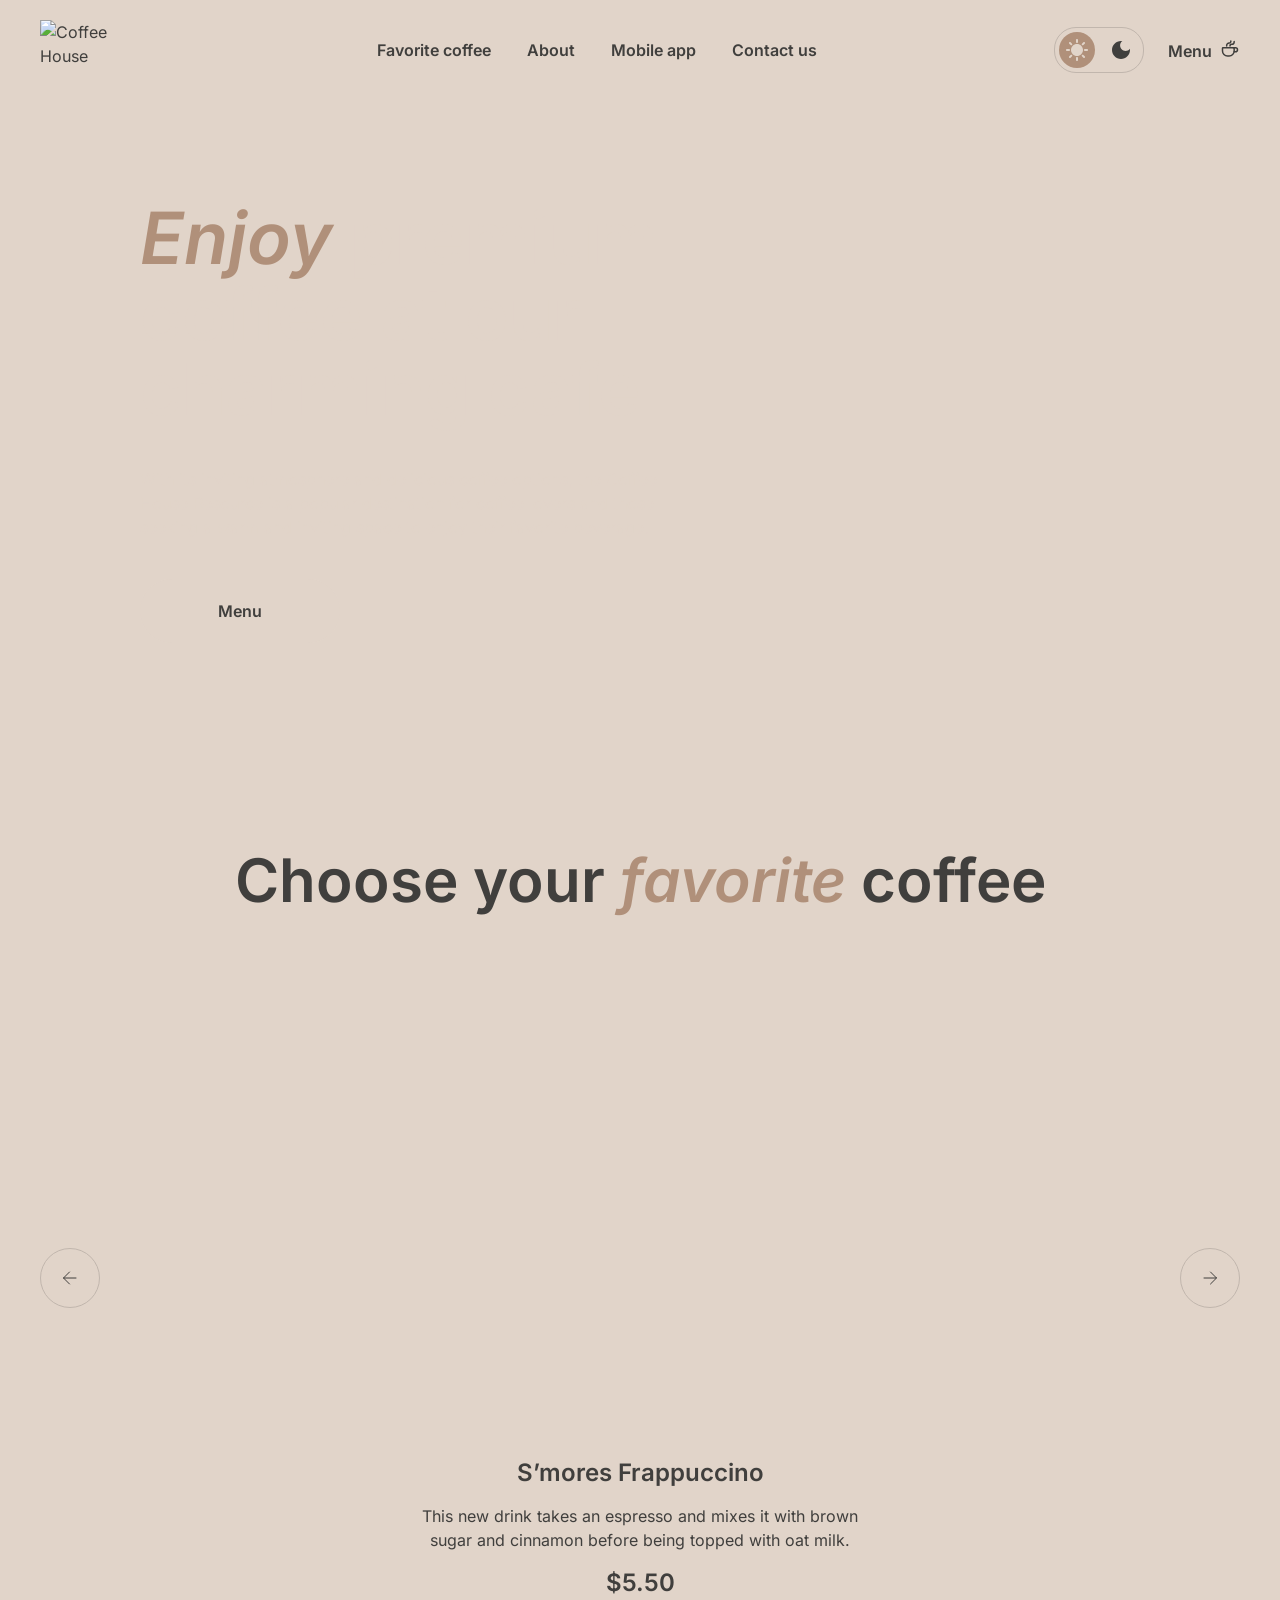
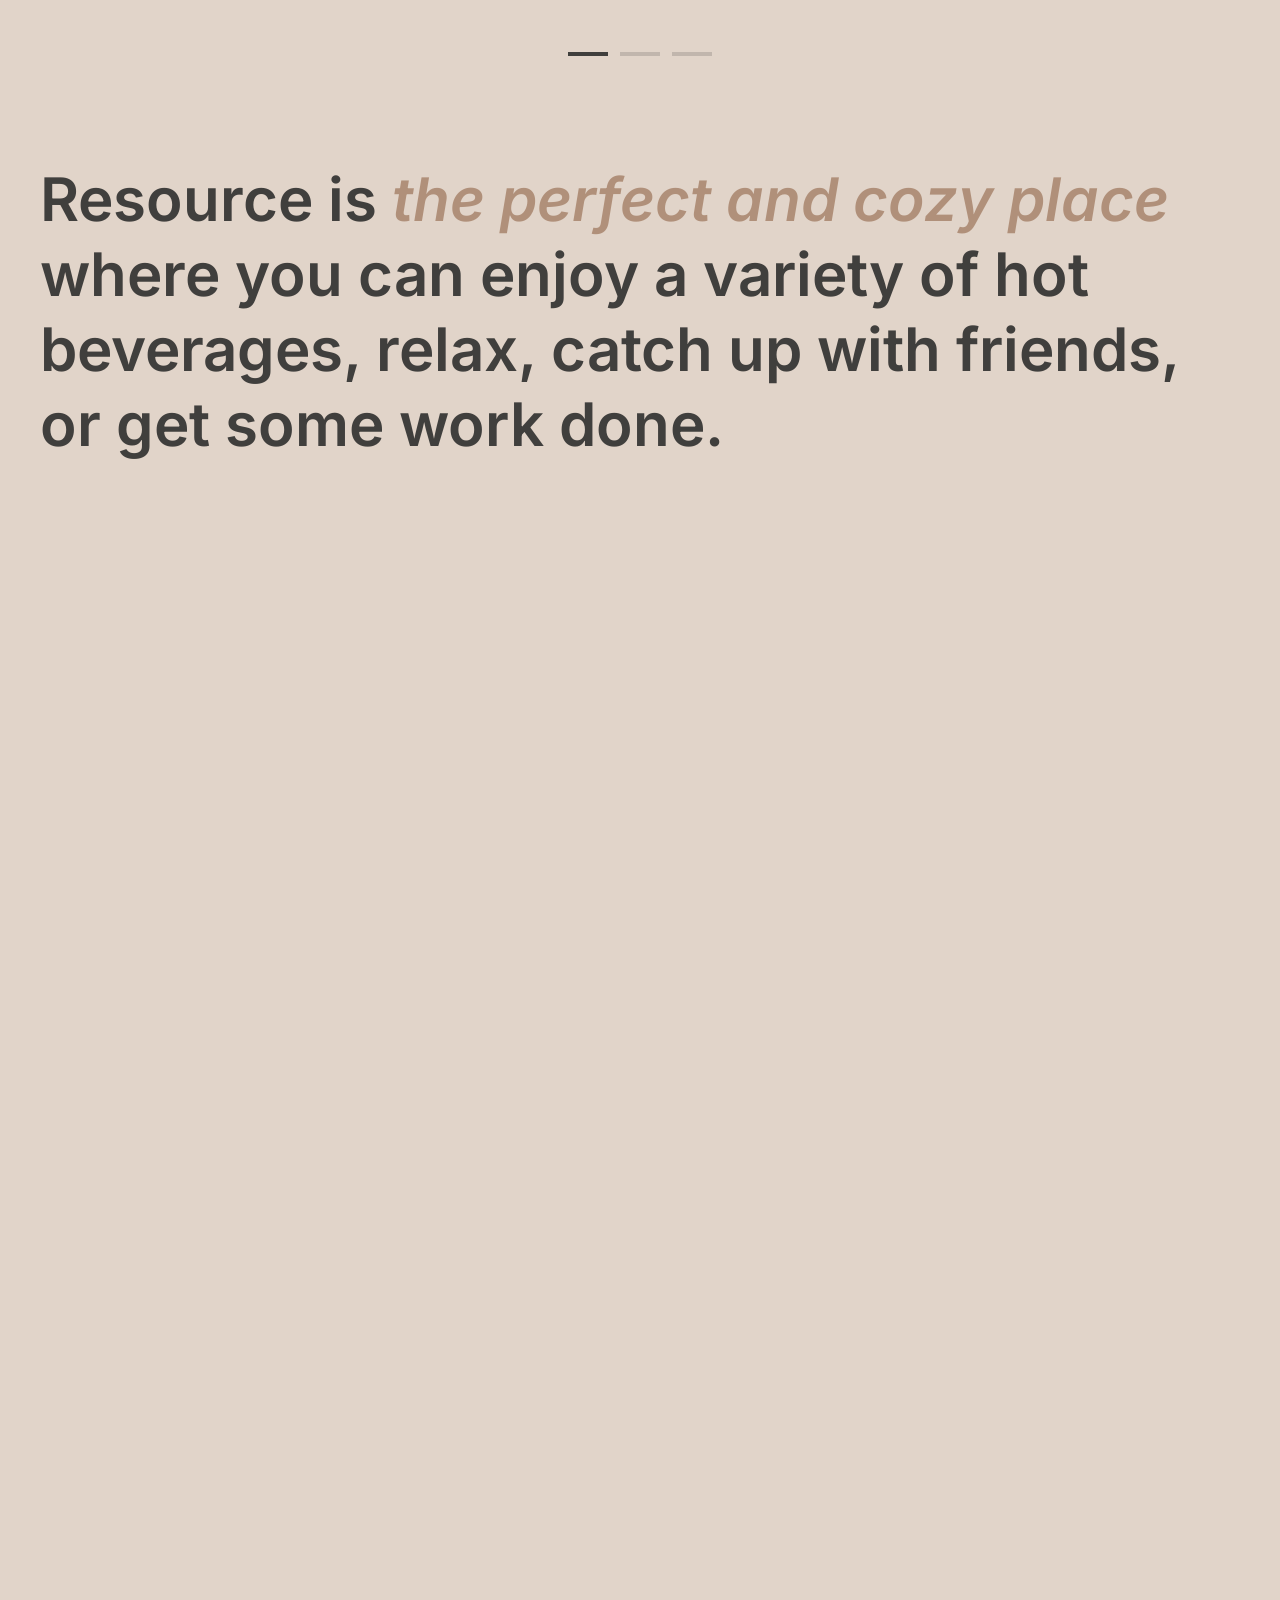
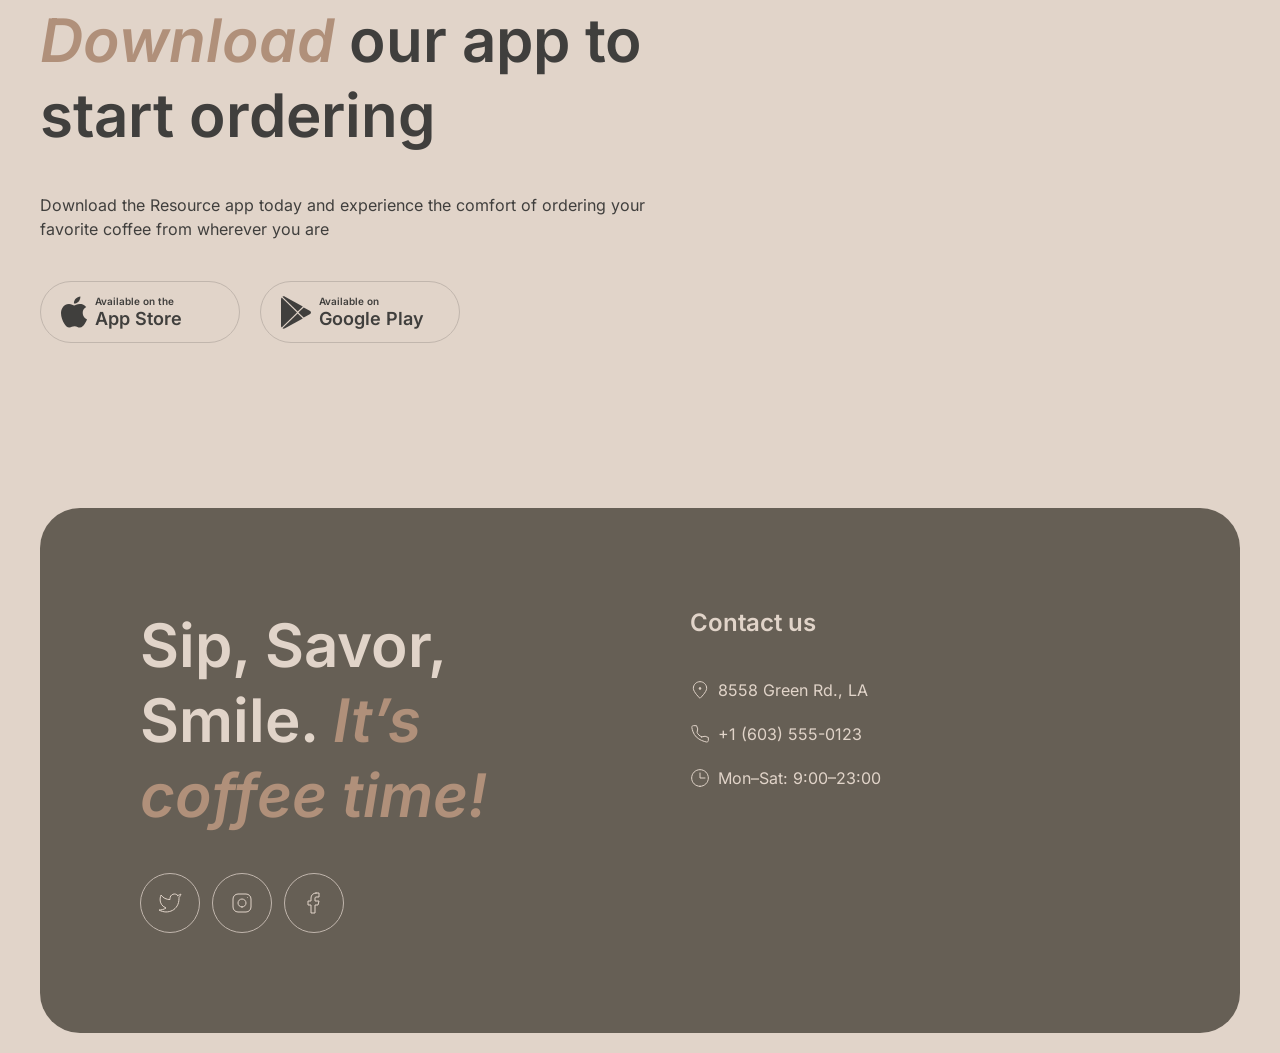
==== commit 721da320: "feat: add menu catalogue with categories and product cards" ====
--- a/index.html
+++ b/index.html
@@ -35,6 +35,7 @@
               alt="Coffee House"
               width="100"
               height="60"
+              loading="lazy"
             />
             <img
               class="logo__image logo__image--dark"
@@ -42,6 +43,7 @@
               alt="Coffee House"
               width="100"
               height="60"
+              loading="lazy"
             />
           </a>
           <nav class="nav">
@@ -216,7 +218,7 @@
       ></a>
     </div>
     <main class="main">
-      <section class="hero">
+      <section class="hero section section--first">
         <div class="container">
           <div class="hero__inner">
             <div class="hero__offer">
@@ -276,7 +278,7 @@
           </div>
         </div>
       </section>
-      <section class="favorite-coffee" id="favorite-coffee">
+      <section class="favorite-coffee section" id="favorite-coffee">
         <div class="container">
           <h2 class="title title--center">
             Choose your <em class="title__accent">favorite</em> coffee
@@ -397,7 +399,7 @@
           </ul>
         </div>
       </section>
-      <section class="about" id="about">
+      <section class="about section" id="about">
         <div class="container">
           <h2 class="title">
             Resource is
@@ -425,7 +427,7 @@
           </div>
         </div>
       </section>
-      <section class="mobile-app" id="mobile-app">
+      <section class="mobile-app section" id="mobile-app">
         <div class="container mobile-app__container">
           <div class="mobile-app__offer">
             <h2 class="title">
@@ -507,7 +509,7 @@
         </div>
       </section>
     </main>
-    <footer class="footer" id="contacts">
+    <footer class="footer section" id="contacts">
       <div class="container">
         <div class="footer__inner">
           <div class="footer__offer">
--- a/style.css
+++ b/style.css
@@ -42,6 +42,7 @@
     sans-serif;
   font-size: 16px;
   font-weight: 400;
+  font-optical-sizing: none;
   line-height: 1.5;
   color: var(--color-text-primary);
   background-color: var(--color-bg-page);
@@ -111,6 +112,14 @@
   max-width: 1440px;
   margin: 0 auto;
   padding: 0 16px;
+}
+
+.section {
+  margin-top: 100px;
+}
+
+.section--first {
+  margin-top: 20px;
 }
 
 .header {
@@ -308,10 +317,6 @@
   color: var(--color-text-inverse);
 }
 
-.about {
-  margin-top: 100px;
-}
-
 .about__grid {
   display: grid;
   gap: 40px;
@@ -352,10 +357,6 @@
 
 .about__image--couple {
   background-image: url("assets/images/about-couple.jpg");
-}
-
-.mobile-app {
-  margin-top: 100px;
 }
 
 .mobile-app__container {
@@ -446,7 +447,6 @@
 }
 
 .footer {
-  margin-top: 100px;
   margin-bottom: 20px;
 }
 
@@ -638,10 +638,6 @@
   overflow: hidden;
 }
 
-.hero {
-  margin-top: 20px;
-}
-
 .hero__inner {
   padding: 60px 16px;
   color: var(--color-text-inverse);
@@ -715,10 +711,6 @@
   opacity: 1;
 }
 
-.favorite-coffee {
-  margin-top: 100px;
-}
-
 .slider {
   display: flex;
   align-items: center;
@@ -829,11 +821,159 @@
   background-color: var(--color-text-primary);
 }
 
+.menu__inner {
+  display: flex;
+  flex-direction: column;
+  align-items: center;
+  gap: 40px;
+  margin-top: 40px;
+}
+
+.menu__more {
+  display: flex;
+  align-items: center;
+  justify-content: center;
+  width: 60px;
+  height: 60px;
+  color: var(--color-text-primary);
+  border: 1px solid var(--color-bg-container);
+  border-radius: 50%;
+  transition:
+    color 0.2s,
+    background-color 0.2s;
+}
+
+.menu__more--hidden {
+  display: none;
+}
+
+.menu__more:hover,
+.menu__more:focus-visible {
+  color: var(--color-text-inverse);
+  background-color: var(--color-bg-container);
+}
+
+.menu__icon {
+  stroke-width: 1;
+}
+
+.categories__list {
+  display: flex;
+  flex-wrap: wrap;
+  justify-content: center;
+  gap: 8px;
+}
+
+.categories__button {
+  display: flex;
+  align-items: center;
+  gap: 8px;
+  padding: 8px 16px 8px 8px;
+  font-size: 16px;
+  font-weight: 600;
+  line-height: 1.5;
+  color: var(--color-text-primary);
+  border-radius: 100px;
+  box-shadow: inset 0 0 0 1px var(--color-border-primary);
+  transition:
+    color 0.2s,
+    background-color 0.2s,
+    box-shadow 0.2s;
+}
+
+.categories__icon {
+  display: flex;
+  flex-shrink: 0;
+  align-items: center;
+  justify-content: center;
+  width: 30px;
+  height: 30px;
+  background-color: var(--color-border-primary);
+  border-radius: 50%;
+  transition: background-color 0.2s;
+}
+
+.categories__button:hover,
+.categories__button--active {
+  color: var(--color-text-inverse);
+  background-color: var(--color-bg-container);
+  box-shadow: none;
+}
+
+.categories__button:hover .categories__icon,
+.categories__button--active .categories__icon {
+  background-color: var(--color-text-inverse);
+}
+
+.cards {
+  display: grid;
+  grid-template-columns: repeat(auto-fit, 310px);
+  justify-content: center;
+  gap: 40px;
+  width: 100%;
+}
+
+.card {
+  display: flex;
+  flex-direction: column;
+  min-height: 506px;
+  cursor: pointer;
+  border-radius: 40px;
+  box-shadow: inset 0 0 0 1px var(--color-border-primary);
+}
+
+.card--hidden {
+  display: none;
+}
+
+.card__box {
+  flex-shrink: 0;
+  overflow: hidden;
+  border-radius: 40px;
+}
+
+.card__image {
+  width: 100%;
+  aspect-ratio: 1;
+  object-fit: cover;
+  transform: scale(1.1);
+  transition: transform 0.3s ease;
+}
+
+.card:hover .card__image {
+  transform: scale(1);
+}
+
+.card__title {
+  margin: 20px 20px 0;
+  font-size: 24px;
+  font-weight: 600;
+  line-height: 1.25;
+}
+
+.card__description {
+  margin: 12px 20px 0;
+  font-size: 16px;
+  line-height: 1.5;
+}
+
+.card__price {
+  margin: auto 20px 20px;
+  padding-top: 12px;
+  font-size: 24px;
+  font-weight: 600;
+  line-height: 1.25;
+}
+
 @media (min-width: 768px) {
   .container {
     padding: 0 40px;
   }
 
+  .categories__list {
+    gap: 16px;
+  }
+
   .header__actions {
     gap: 24px;
   }
@@ -876,6 +1016,15 @@
 @media (min-width: 1024px) {
   .hero__inner {
     padding: 100px;
+  }
+
+  .menu__title {
+    max-width: 800px;
+    margin: 0 auto;
+  }
+
+  .menu__more {
+    display: none;
   }
 
   .slider__button {
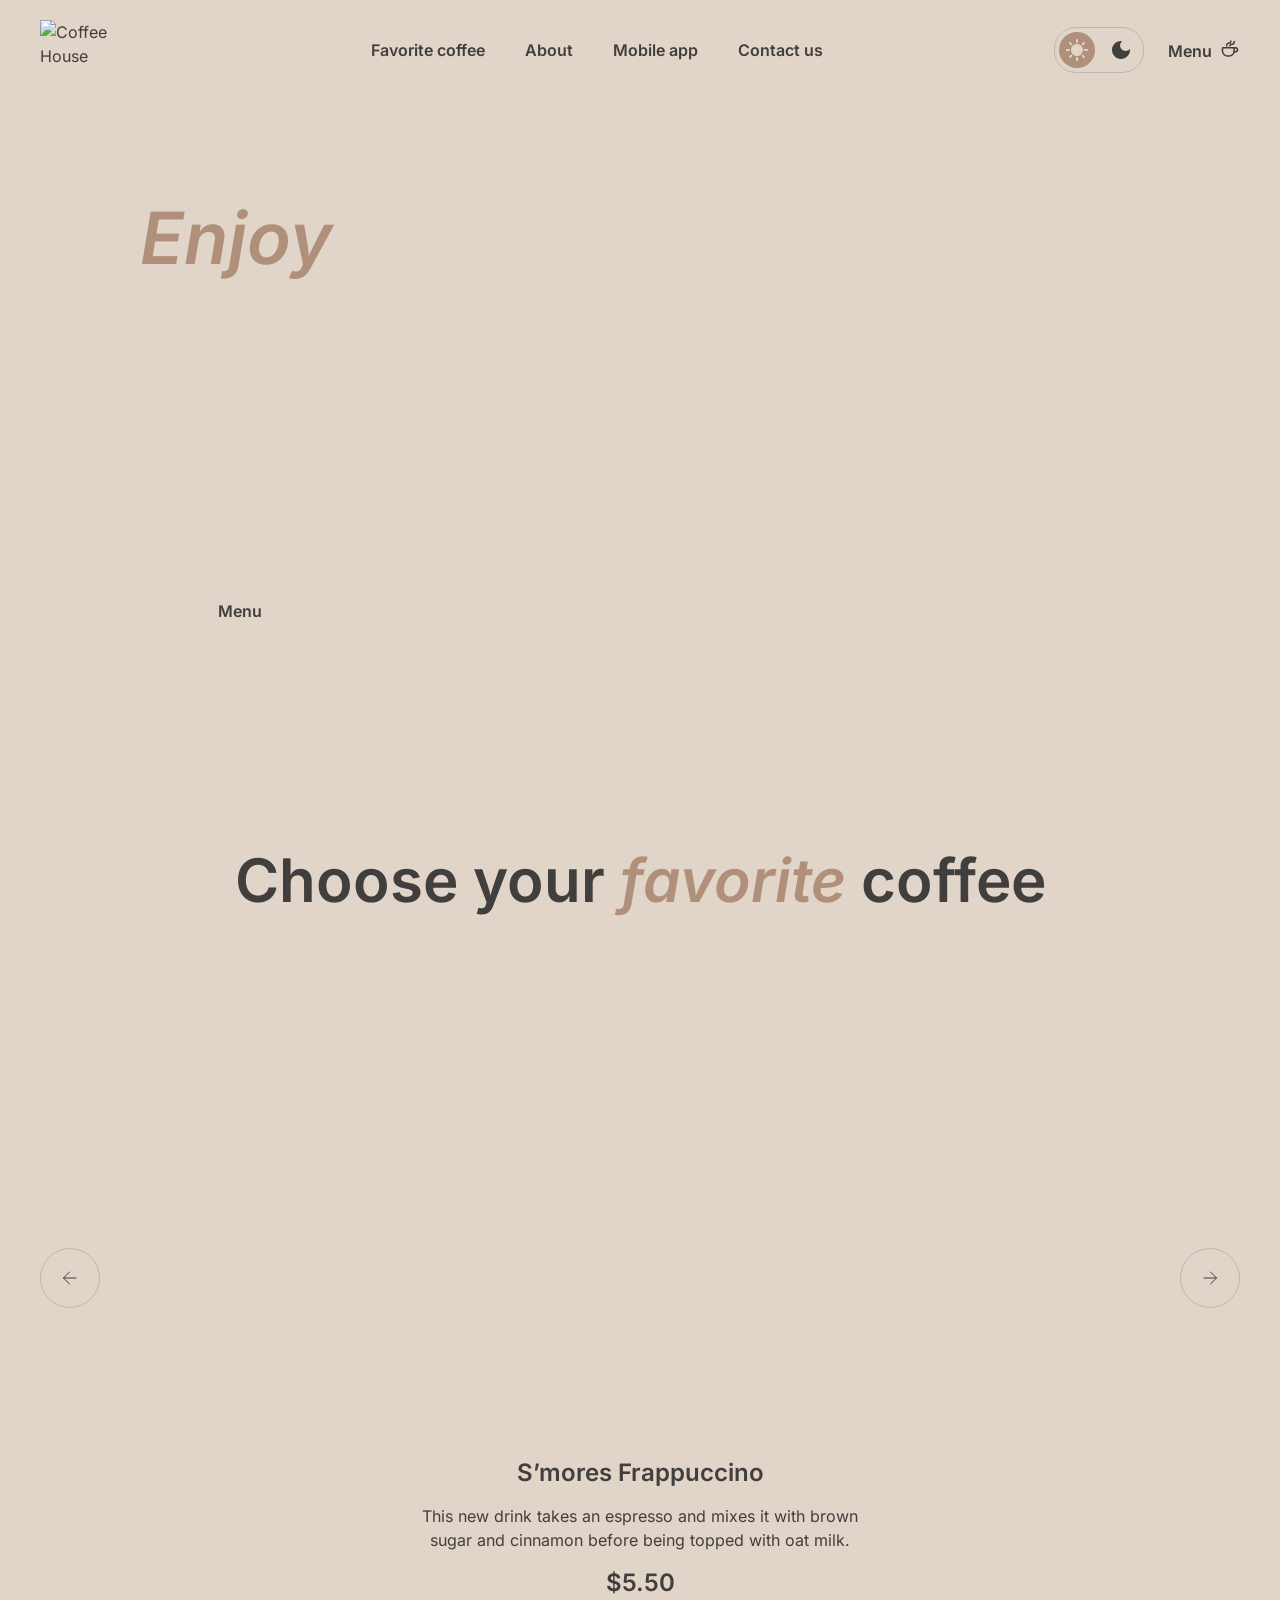
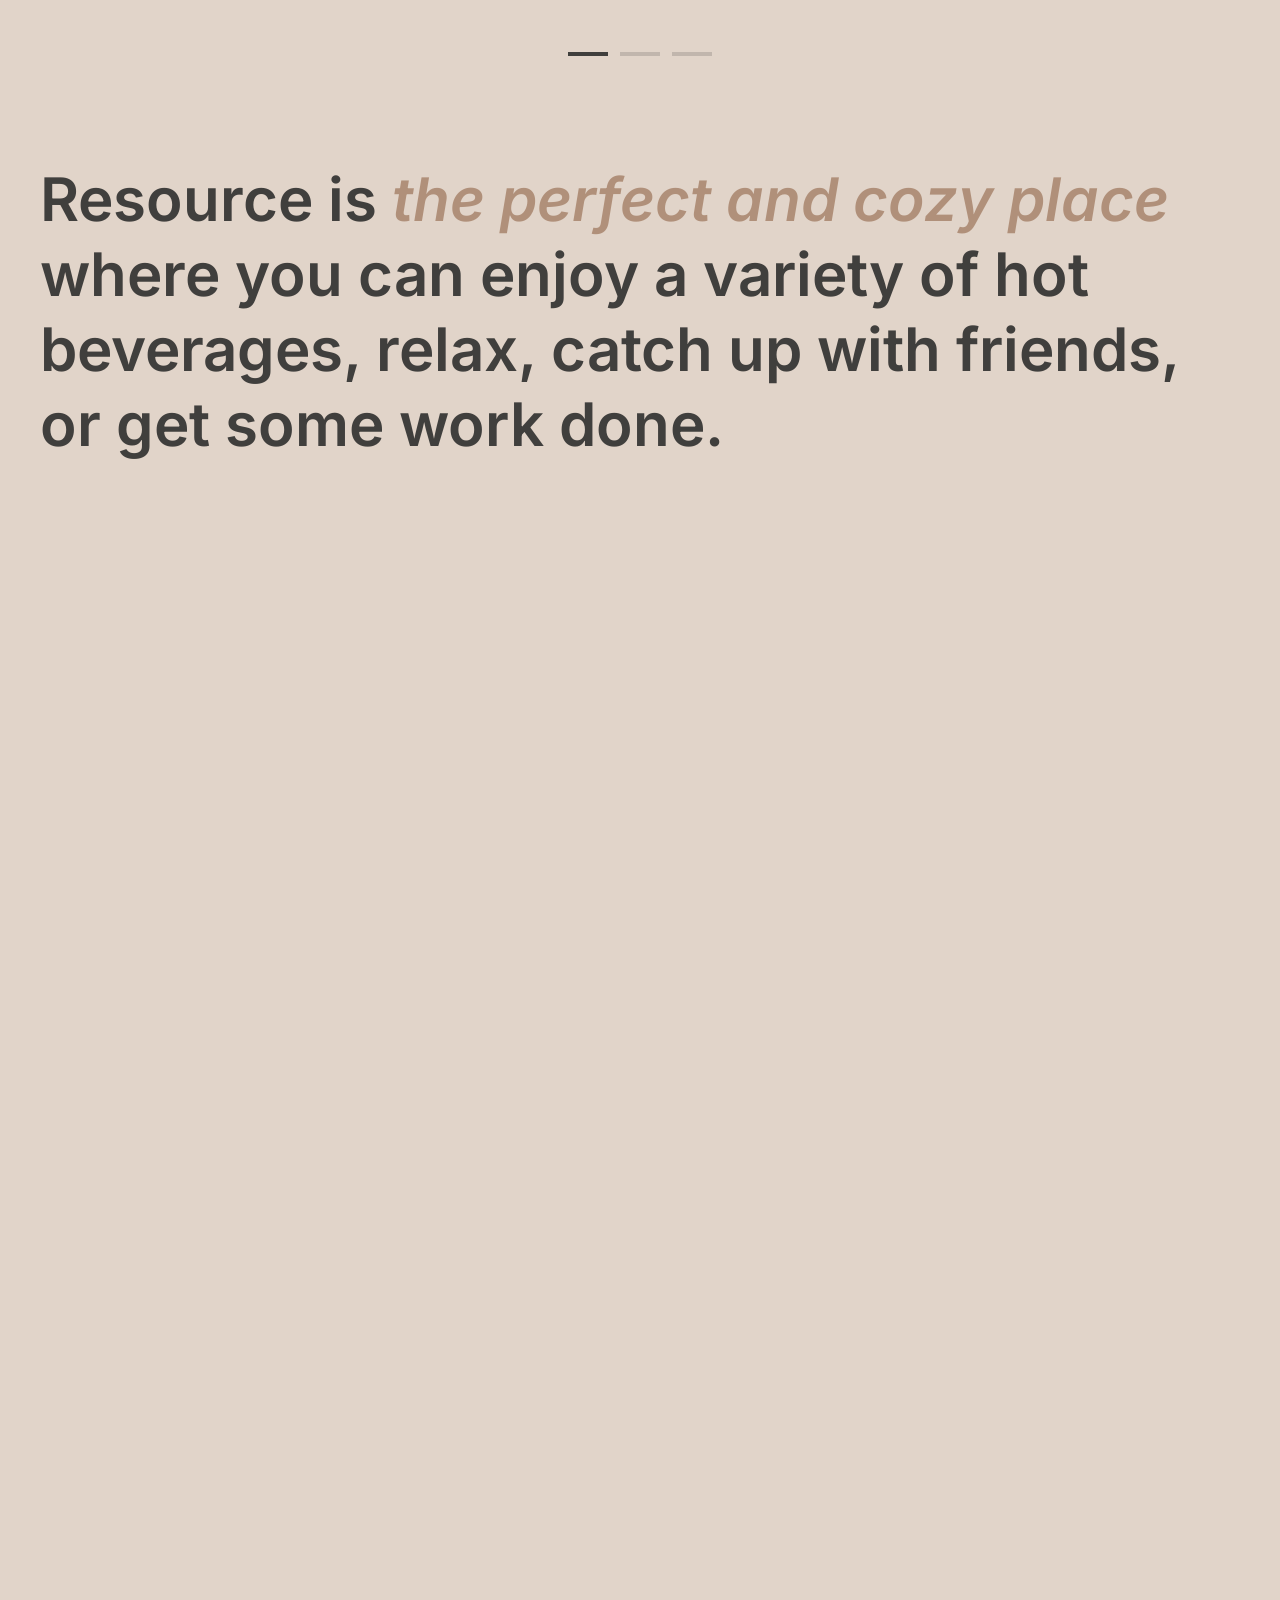
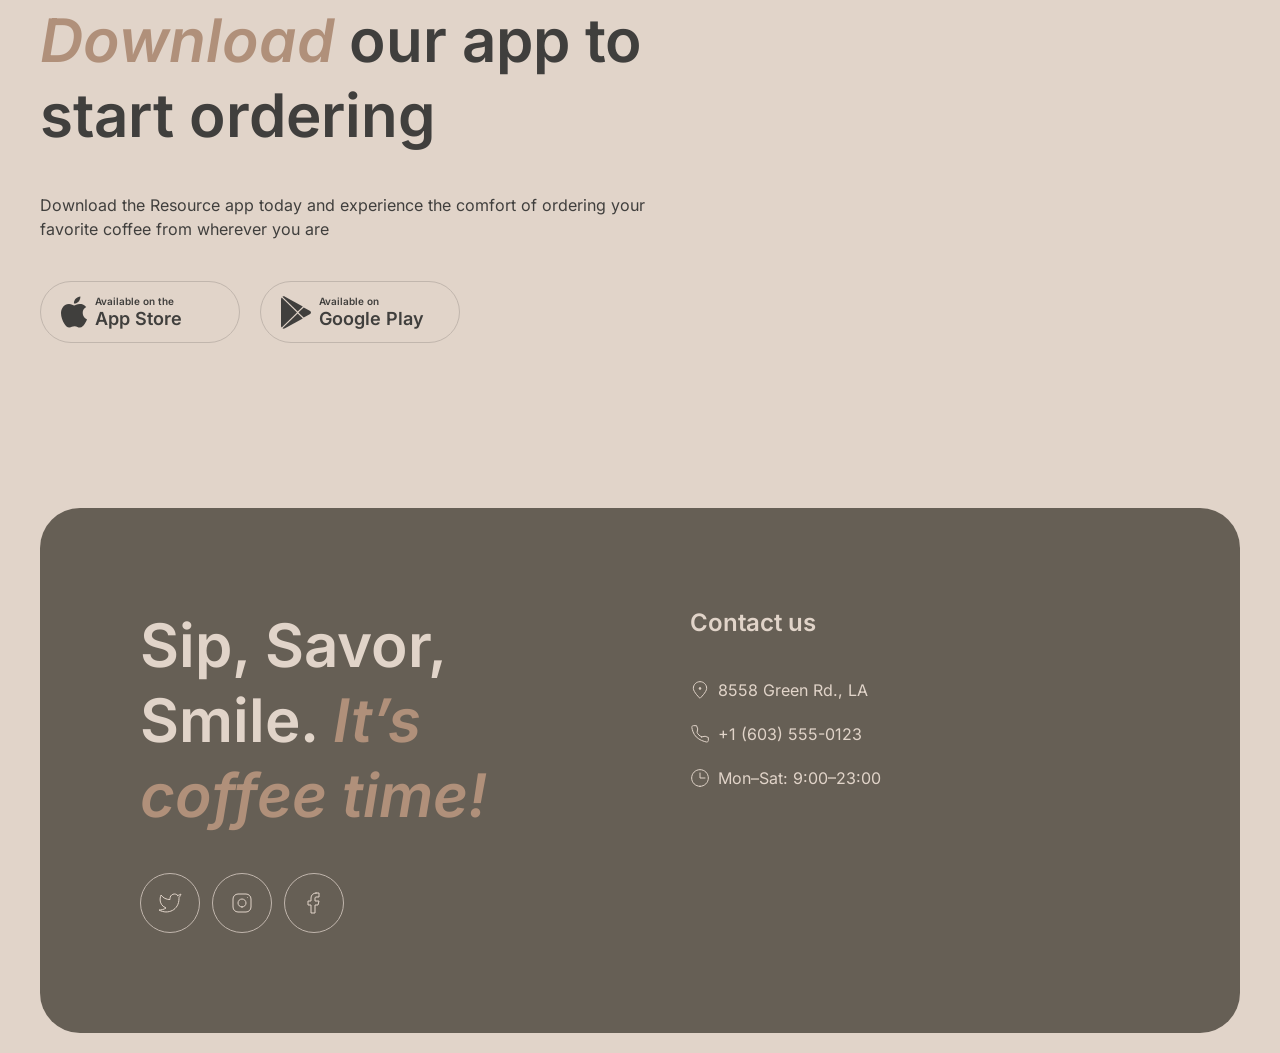
==== commit c05e8ece: "feat: add favorite coffee slider with controls and swipe" ====
--- a/index.html
+++ b/index.html
@@ -4,6 +4,20 @@
     <meta charset="utf-8" />
     <meta name="viewport" content="width=device-width, initial-scale=1.0" />
     <title>Coffee House</title>
+    <link
+      rel="icon"
+      type="image/png"
+      href="assets/favicon/favicon-96x96.png"
+      sizes="96x96"
+    />
+    <link rel="icon" type="image/svg+xml" href="assets/favicon/favicon.svg" />
+    <link rel="shortcut icon" href="assets/favicon/favicon.ico" />
+    <link
+      rel="apple-touch-icon"
+      sizes="180x180"
+      href="assets/favicon/apple-touch-icon.png"
+    />
+    <link rel="manifest" href="assets/favicon/site.webmanifest" />
     <link
       rel="preload"
       href="assets/images/logo.png"
@@ -308,7 +322,7 @@
             </button>
             <div class="slider__viewport">
               <ul class="slider__list">
-                <li class="slider__slide">
+                <li class="slider__slide slider__slide--active" data-slide="0">
                   <div class="slider__content">
                     <div
                       class="slider__image slider__image--smores-frappuccino"
@@ -323,7 +337,7 @@
                     </div>
                   </div>
                 </li>
-                <li class="slider__slide">
+                <li class="slider__slide" data-slide="1">
                   <div class="slider__content">
                     <div
                       class="slider__image slider__image--caramel-macchiato"
@@ -339,7 +353,7 @@
                     </div>
                   </div>
                 </li>
-                <li class="slider__slide">
+                <li class="slider__slide" data-slide="2">
                   <div class="slider__content">
                     <div class="slider__image slider__image--ice-coffee"></div>
                     <div class="slider__description">
@@ -382,17 +396,18 @@
               <button
                 class="slider__control slider__control--active"
                 type="button"
+                data-slide="0"
               >
                 <span class="visually-hidden">Slide 1</span>
               </button>
             </li>
             <li class="slider__controls-item">
-              <button class="slider__control" type="button">
+              <button class="slider__control" type="button" data-slide="1">
                 <span class="visually-hidden">Slide 2</span>
               </button>
             </li>
             <li class="slider__controls-item">
-              <button class="slider__control" type="button">
+              <button class="slider__control" type="button" data-slide="2">
                 <span class="visually-hidden">Slide 3</span>
               </button>
             </li>
@@ -694,6 +709,7 @@
         </div>
       </div>
     </footer>
-    <script src="script.js" defer></script>
+    <script src="scripts/script.js" defer></script>
+    <script src="scripts/slider.js" defer></script>
   </body>
 </html>
--- a/style.css
+++ b/style.css
@@ -5,7 +5,10 @@
   --color-bg-page: #e1d4c9;
   --color-bg-container: #665f55;
   --color-bg-overlay: rgba(64, 63, 61, 0.8);
+  --color-bg-modal: #e1d4c9;
+  --color-bg-modal-control: #665f55;
   --color-border-primary: #c1b6ad;
+  --color-border-modal-control: #665f55;
   --color-border-inverse: #665f55;
 }
 
@@ -16,7 +19,10 @@
   --color-bg-page: #292826;
   --color-bg-container: #403f3d;
   --color-bg-overlay: rgba(41, 40, 38, 0.8);
+  --color-bg-modal: #403f3d;
+  --color-bg-modal-control: #292826;
   --color-border-primary: #665f55;
+  --color-border-modal-control: #665f55;
   --color-border-inverse: #c1b6ad;
 }
 
@@ -77,11 +83,6 @@
   outline: none;
 }
 
-:focus-visible {
-  outline: 2px solid var(--color-text-accent);
-  outline-offset: 2px;
-}
-
 img,
 picture,
 video,
@@ -168,7 +169,7 @@
   flex-wrap: wrap;
   align-items: center;
   justify-content: center;
-  gap: 12px clamp(16px, 2.8vw, 40px);
+  gap: clamp(6px, 10vw - 70px, 40px);
 }
 
 .nav__link {
@@ -190,8 +191,7 @@
   content: "";
 }
 
-.nav__link:hover::after,
-.nav__link:focus-visible::after {
+.nav__link:hover::after {
   transform: scaleX(1);
 }
 
@@ -249,11 +249,6 @@
 
 .theme-switch__input:checked + .theme-switch .theme-switch__icon--dark {
   color: var(--color-text-inverse);
-}
-
-.theme-switch__input:focus-visible + .theme-switch {
-  outline: 2px solid var(--color-text-accent);
-  outline-offset: 2px;
 }
 
 .visually-hidden {
@@ -292,7 +287,6 @@
 }
 
 .menu-link:hover::after,
-.menu-link:focus-visible::after,
 .menu-link[aria-current="page"]::after {
   transform: scaleX(1);
 }
@@ -399,8 +393,7 @@
     border-color 0.2s;
 }
 
-.store-button:hover,
-.store-button:focus-visible {
+.store-button:hover {
   color: var(--color-text-inverse);
   background-color: var(--color-bg-container);
   border-color: var(--color-bg-container);
@@ -485,8 +478,7 @@
     background-color 0.2s;
 }
 
-.social-button:hover,
-.social-button:focus-visible {
+.social-button:hover {
   color: var(--color-bg-container);
   background-color: var(--color-text-inverse);
 }
@@ -532,8 +524,7 @@
   content: "";
 }
 
-.contacts__link:hover::after,
-.contacts__link:focus-visible::after {
+.contacts__link:hover::after {
   transform: scaleX(1);
 }
 
@@ -623,7 +614,6 @@
 }
 
 .mobile-menu__cta:hover::after,
-.mobile-menu__cta:focus-visible::after,
 .mobile-menu__cta[aria-current="page"]::after {
   transform: scaleX(1);
 }
@@ -704,8 +694,7 @@
     opacity 0.25s ease;
 }
 
-.button:hover .button__icon,
-.button:focus-visible .button__icon {
+.button:hover .button__icon {
   max-width: 20px;
   margin-left: 8px;
   opacity: 1;
@@ -733,8 +722,7 @@
     background-color 0.2s;
 }
 
-.slider__button:hover,
-.slider__button:focus-visible {
+.slider__button:hover {
   color: var(--color-text-inverse);
   background-color: var(--color-bg-container);
 }
@@ -751,6 +739,7 @@
 
 .slider__list {
   display: flex;
+  transition: transform 0.3s ease;
 }
 
 .slider__slide {
@@ -844,11 +833,11 @@
 }
 
 .menu__more--hidden {
-  display: none;
-}
-
-.menu__more:hover,
-.menu__more:focus-visible {
+  visibility: hidden;
+  pointer-events: none;
+}
+
+.menu__more:hover {
   color: var(--color-text-inverse);
   background-color: var(--color-bg-container);
 }
@@ -877,8 +866,7 @@
   box-shadow: inset 0 0 0 1px var(--color-border-primary);
   transition:
     color 0.2s,
-    background-color 0.2s,
-    box-shadow 0.2s;
+    background-color 0.2s;
 }
 
 .categories__icon {
@@ -913,13 +901,19 @@
   width: 100%;
 }
 
+.cards__empty {
+  grid-column: 1 / -1;
+  text-align: center;
+  color: var(--color-text-primary);
+}
+
 .card {
   display: flex;
   flex-direction: column;
   min-height: 506px;
   cursor: pointer;
+  border: 1px solid var(--color-border-primary);
   border-radius: 40px;
-  box-shadow: inset 0 0 0 1px var(--color-border-primary);
 }
 
 .card--hidden {
@@ -965,7 +959,165 @@
   line-height: 1.25;
 }
 
+.modal {
+  width: calc(100% - 32px);
+  max-width: 800px;
+  margin: auto;
+  padding: 0;
+  color: var(--color-text-primary);
+  background-color: var(--color-bg-modal);
+  border: none;
+  border-radius: 40px;
+}
+
+.modal::backdrop {
+  background-color: var(--color-bg-overlay);
+}
+
+.modal__inner {
+  display: flex;
+  flex-direction: column;
+  gap: 20px;
+  padding: 16px;
+}
+
+.modal__image {
+  display: none;
+  flex-shrink: 0;
+  width: 310px;
+  height: 310px;
+  border-radius: 40px;
+  object-fit: cover;
+}
+
+.modal__content {
+  display: flex;
+  flex-direction: column;
+  flex-grow: 1;
+}
+
+.modal__title {
+  font-size: 24px;
+  font-weight: 600;
+  line-height: 1.25;
+}
+
+.modal__description {
+  margin-top: 12px;
+  font-size: 16px;
+  line-height: 1.5;
+}
+
+.modal__subtitle {
+  margin-top: 20px;
+  font-size: 16px;
+  line-height: 1.5;
+}
+
+.modal__options {
+  display: flex;
+  flex-wrap: wrap;
+  gap: 8px;
+  margin-top: 8px;
+}
+
+.option {
+  display: flex;
+  align-items: center;
+  gap: 8px;
+  padding: 8px 16px 8px 8px;
+  font-size: 16px;
+  line-height: 1.5;
+  color: var(--color-text-primary);
+  border-radius: 100px;
+  box-shadow: inset 0 0 0 1px var(--color-border-primary);
+  transition:
+    color 0.2s,
+    background-color 0.2s;
+}
+
+.option__badge {
+  display: flex;
+  flex-shrink: 0;
+  align-items: center;
+  justify-content: center;
+  width: 30px;
+  height: 30px;
+  background-color: var(--color-border-primary);
+  border-radius: 50%;
+  transition:
+    color 0.2s,
+    background-color 0.2s;
+}
+
+.option:hover,
+.option--active {
+  color: var(--color-text-inverse);
+  background-color: var(--color-bg-modal-control);
+  box-shadow: none;
+}
+
+.option:hover .option__badge,
+.option--active .option__badge {
+  color: var(--color-text-primary);
+  background-color: var(--color-bg-modal);
+}
+
+.modal__total {
+  display: flex;
+  justify-content: space-between;
+  gap: 16px;
+  margin-top: 20px;
+  font-size: 24px;
+  font-weight: 600;
+  line-height: 1.25;
+}
+
+.modal__note {
+  display: flex;
+  align-items: center;
+  gap: 8px;
+  margin-top: 20px;
+  padding: 12px 0;
+  font-size: 10px;
+  line-height: 1.4;
+  border-top: 1px solid var(--color-border-primary);
+}
+
+.modal__note-icon {
+  flex-shrink: 0;
+  color: var(--color-text-primary);
+}
+
+.modal__close {
+  margin-top: 20px;
+  padding: 10px;
+  font-size: 16px;
+  font-weight: 600;
+  line-height: 1.5;
+  text-align: center;
+  border-radius: 100px;
+  box-shadow: inset 0 0 0 1px var(--color-border-modal-control);
+  transition:
+    color 0.2s,
+    background-color 0.2s;
+}
+
+.modal__close:hover {
+  color: var(--color-text-inverse);
+  background-color: var(--color-bg-modal-control);
+  box-shadow: none;
+}
+
 @media (min-width: 768px) {
+  .modal__inner {
+    flex-direction: row;
+  }
+
+  .modal__image {
+    display: block;
+  }
+
   .container {
     padding: 0 40px;
   }
@@ -1013,24 +1165,7 @@
   }
 }
 
-@media (min-width: 1024px) {
-  .hero__inner {
-    padding: 100px;
-  }
-
-  .menu__title {
-    max-width: 800px;
-    margin: 0 auto;
-  }
-
-  .menu__more {
-    display: none;
-  }
-
-  .slider__button {
-    display: flex;
-  }
-
+@media (min-width: 769px) {
   .theme-switch {
     padding: 4px;
     border-radius: 22px;
@@ -1063,6 +1198,25 @@
   .mobile-menu {
     display: none;
   }
+}
+
+@media (min-width: 1024px) {
+  .hero__inner {
+    padding: 100px;
+  }
+
+  .menu__title {
+    max-width: 800px;
+    margin: 0 auto;
+  }
+
+  .menu__more {
+    display: none;
+  }
+
+  .slider__button {
+    display: flex;
+  }
 
   .mobile-app__container {
     flex-direction: row;
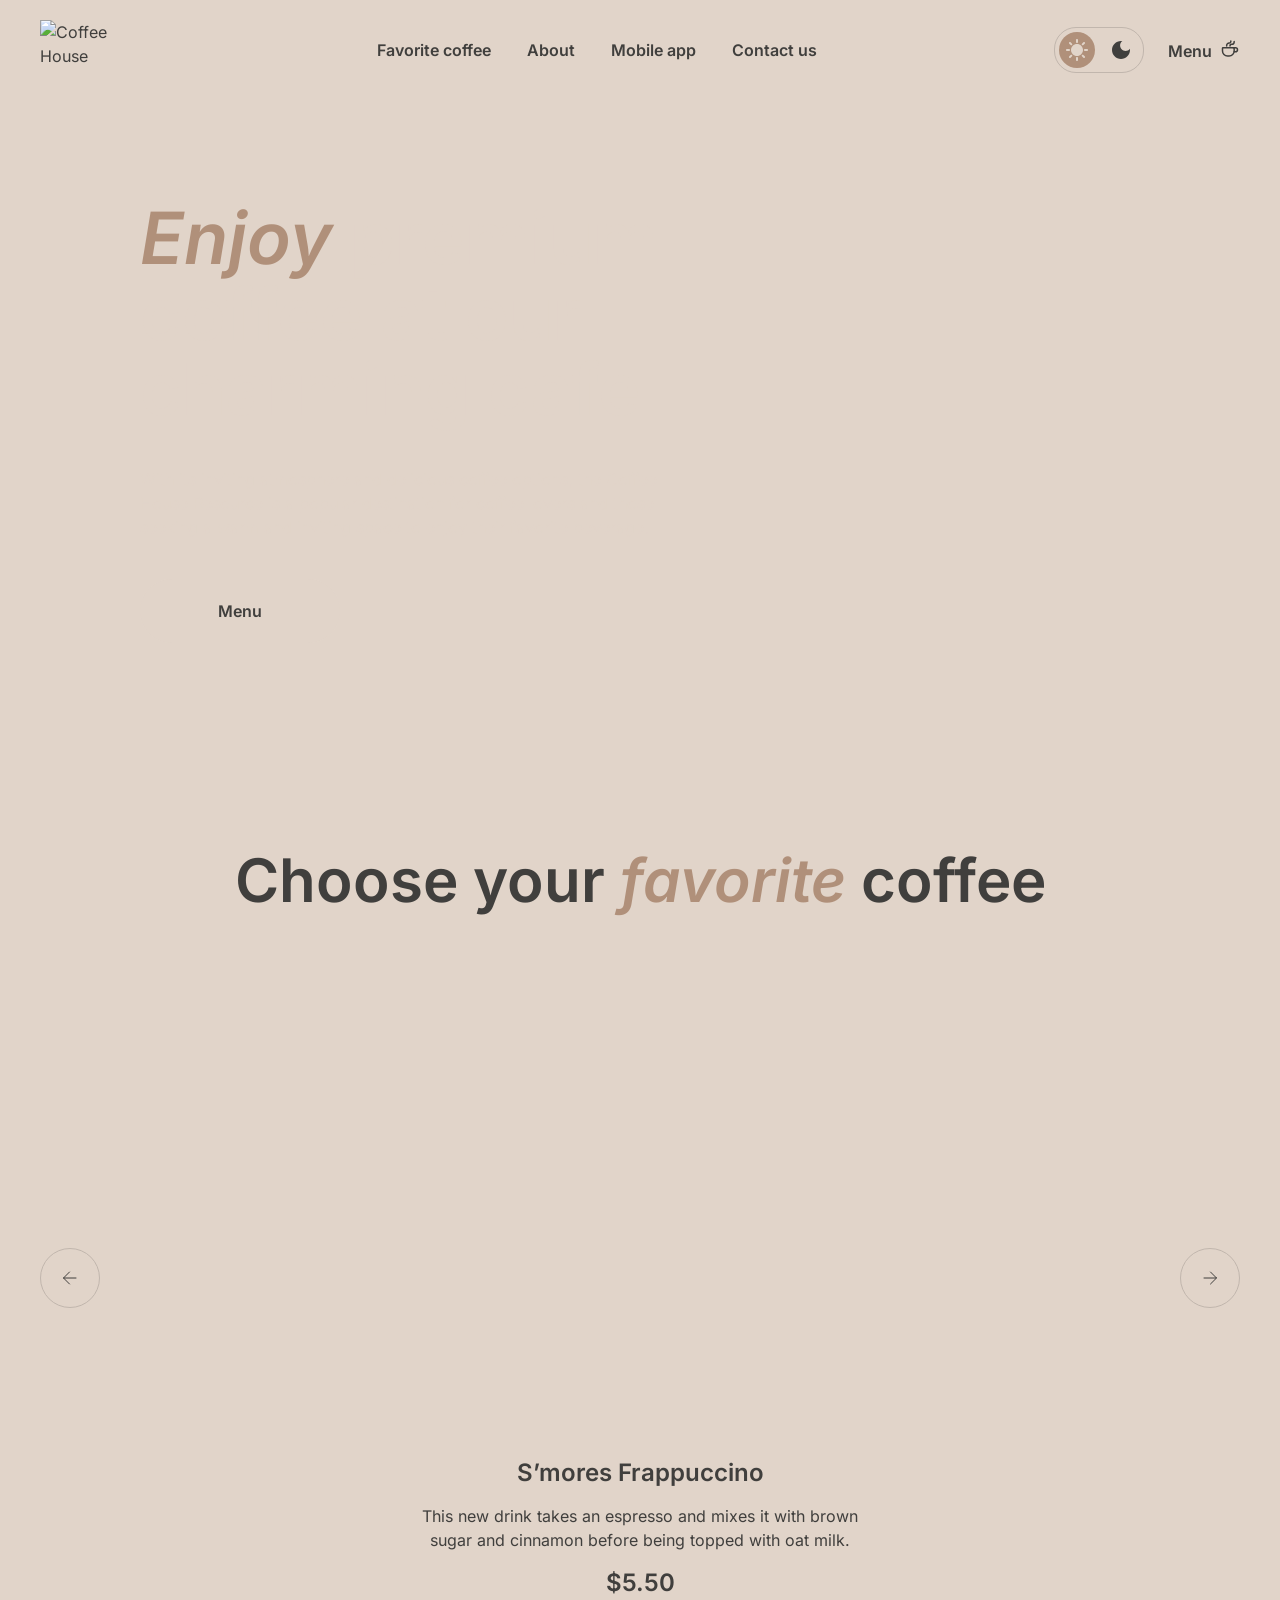
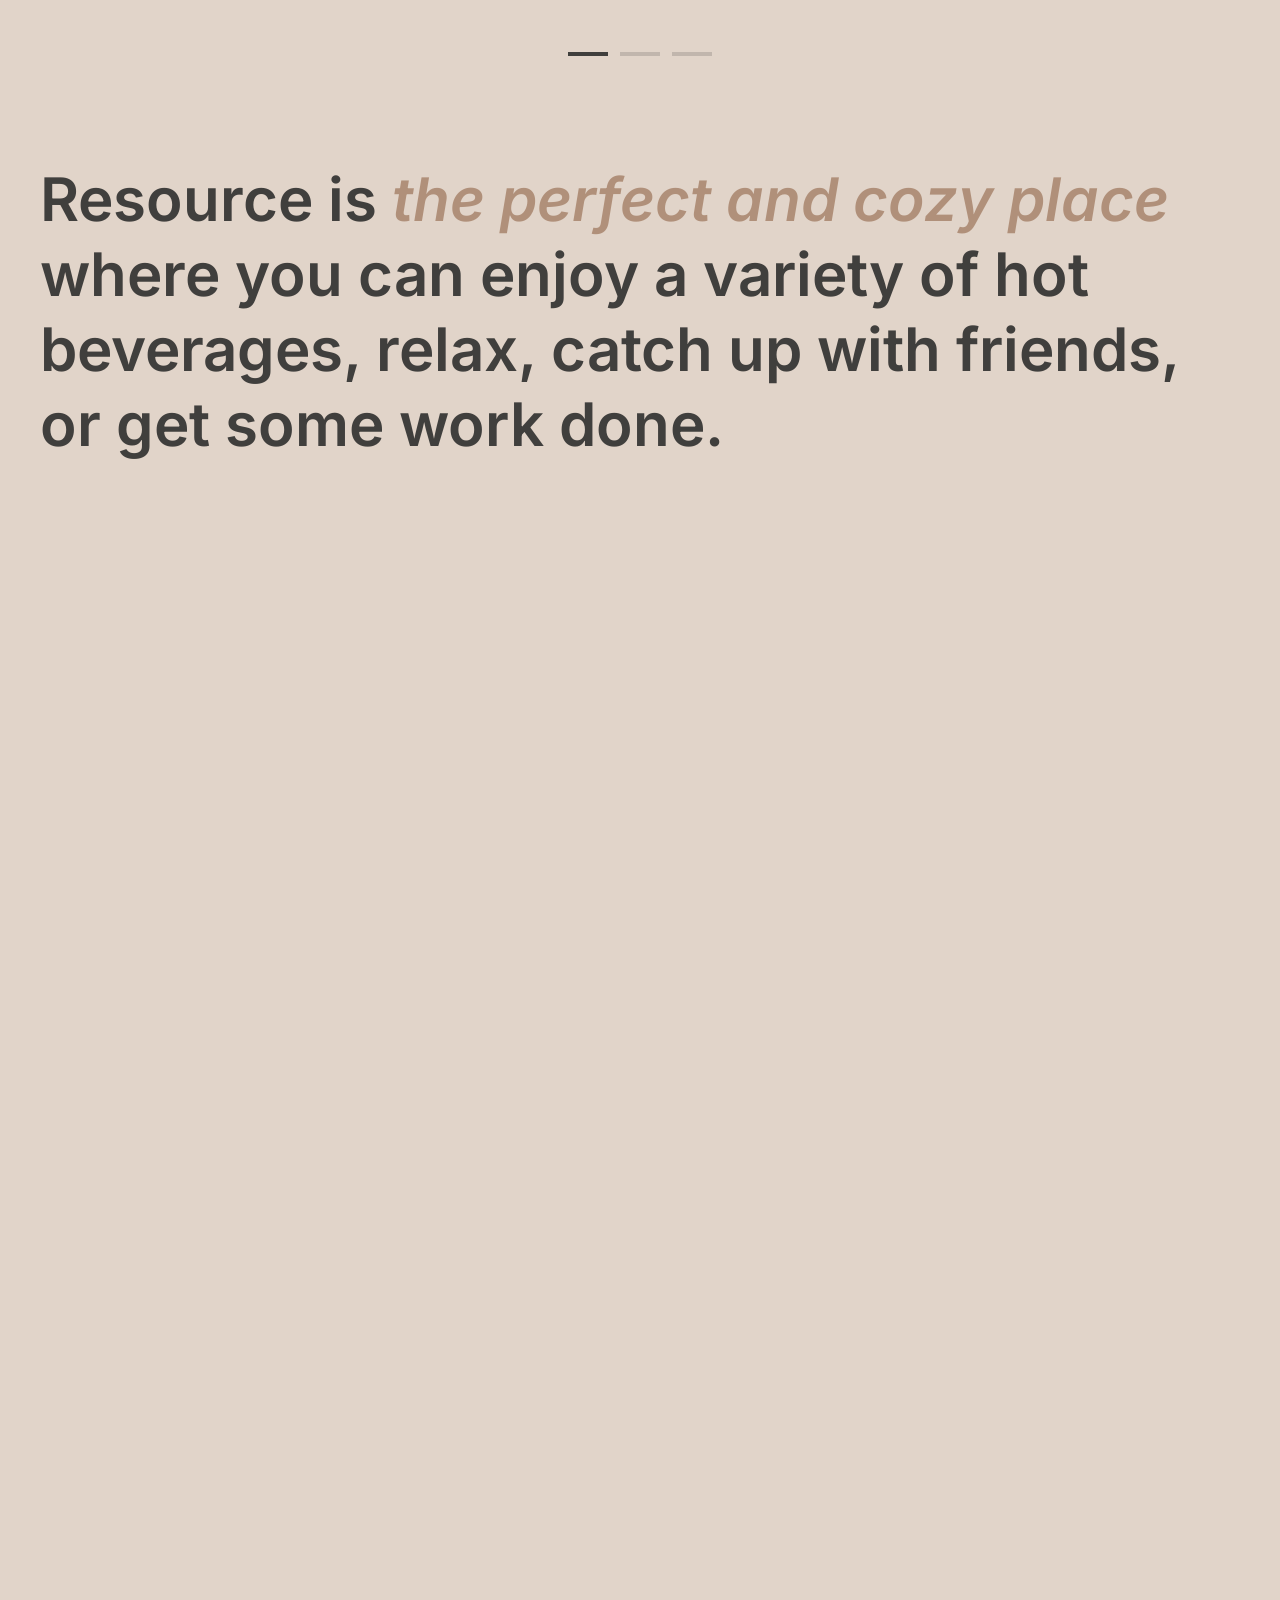
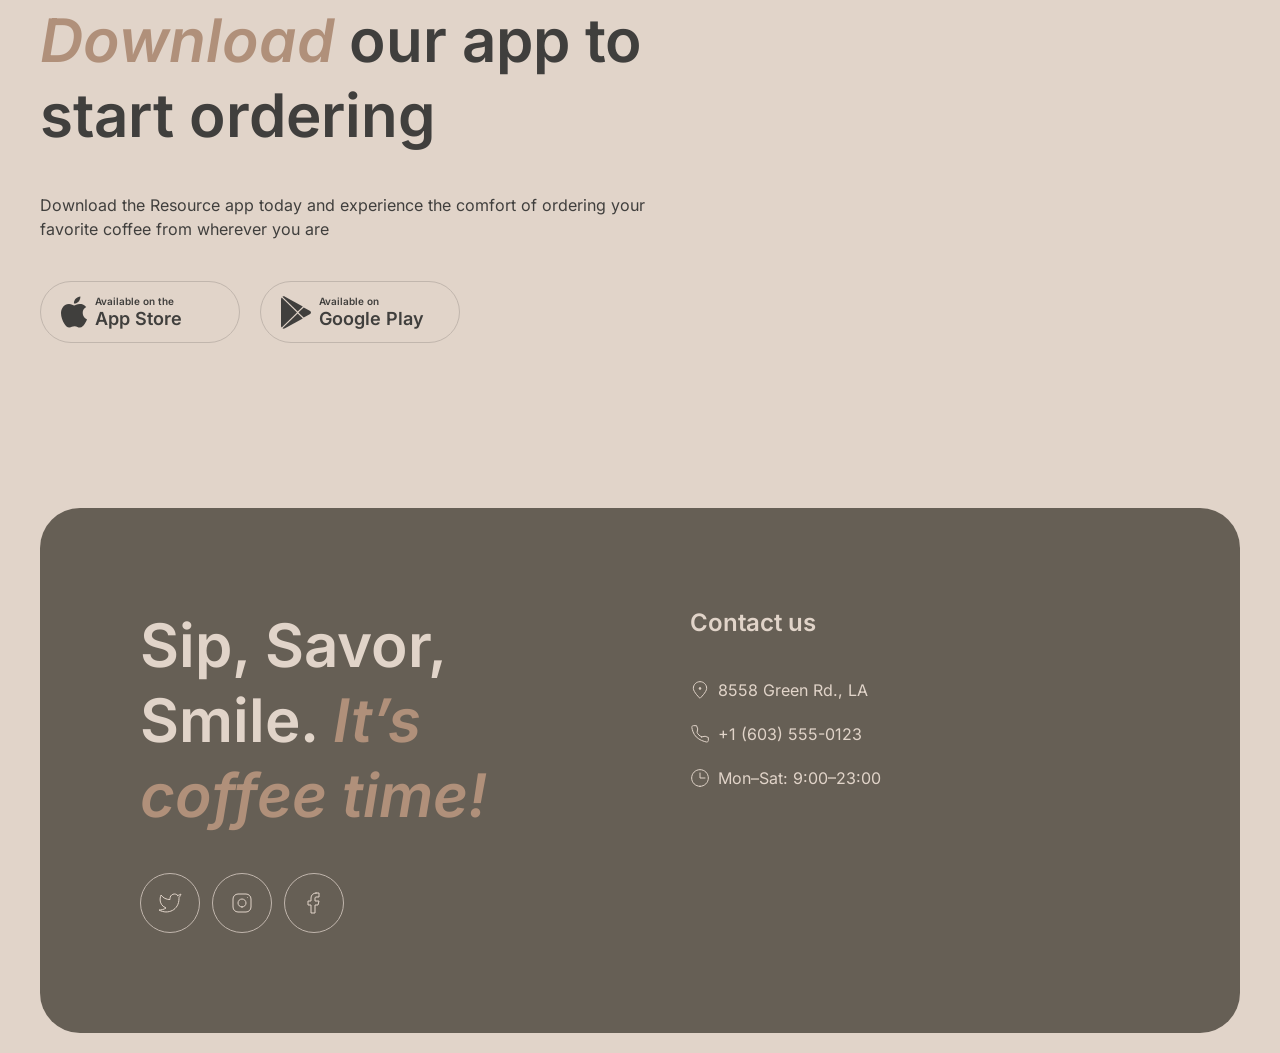
==== commit cc656133: "feat: add favorite coffee slider with controls and swipe" ====
--- a/index.html
+++ b/index.html
@@ -709,7 +709,7 @@
         </div>
       </div>
     </footer>
-    <script src="scripts/script.js" defer></script>
-    <script src="scripts/slider.js" defer></script>
+    <script src="script.js" defer></script>
+    <script src="slider.js" defer></script>
   </body>
 </html>
--- a/style.css
+++ b/style.css
@@ -169,7 +169,7 @@
   flex-wrap: wrap;
   align-items: center;
   justify-content: center;
-  gap: clamp(6px, 10vw - 70px, 40px);
+  gap: 12px clamp(16px, 2.8vw, 40px);
 }
 
 .nav__link {
@@ -1165,7 +1165,24 @@
   }
 }
 
-@media (min-width: 769px) {
+@media (min-width: 1024px) {
+  .hero__inner {
+    padding: 100px;
+  }
+
+  .menu__title {
+    max-width: 800px;
+    margin: 0 auto;
+  }
+
+  .menu__more {
+    display: none;
+  }
+
+  .slider__button {
+    display: flex;
+  }
+
   .theme-switch {
     padding: 4px;
     border-radius: 22px;
@@ -1198,25 +1215,6 @@
   .mobile-menu {
     display: none;
   }
-}
-
-@media (min-width: 1024px) {
-  .hero__inner {
-    padding: 100px;
-  }
-
-  .menu__title {
-    max-width: 800px;
-    margin: 0 auto;
-  }
-
-  .menu__more {
-    display: none;
-  }
-
-  .slider__button {
-    display: flex;
-  }
 
   .mobile-app__container {
     flex-direction: row;
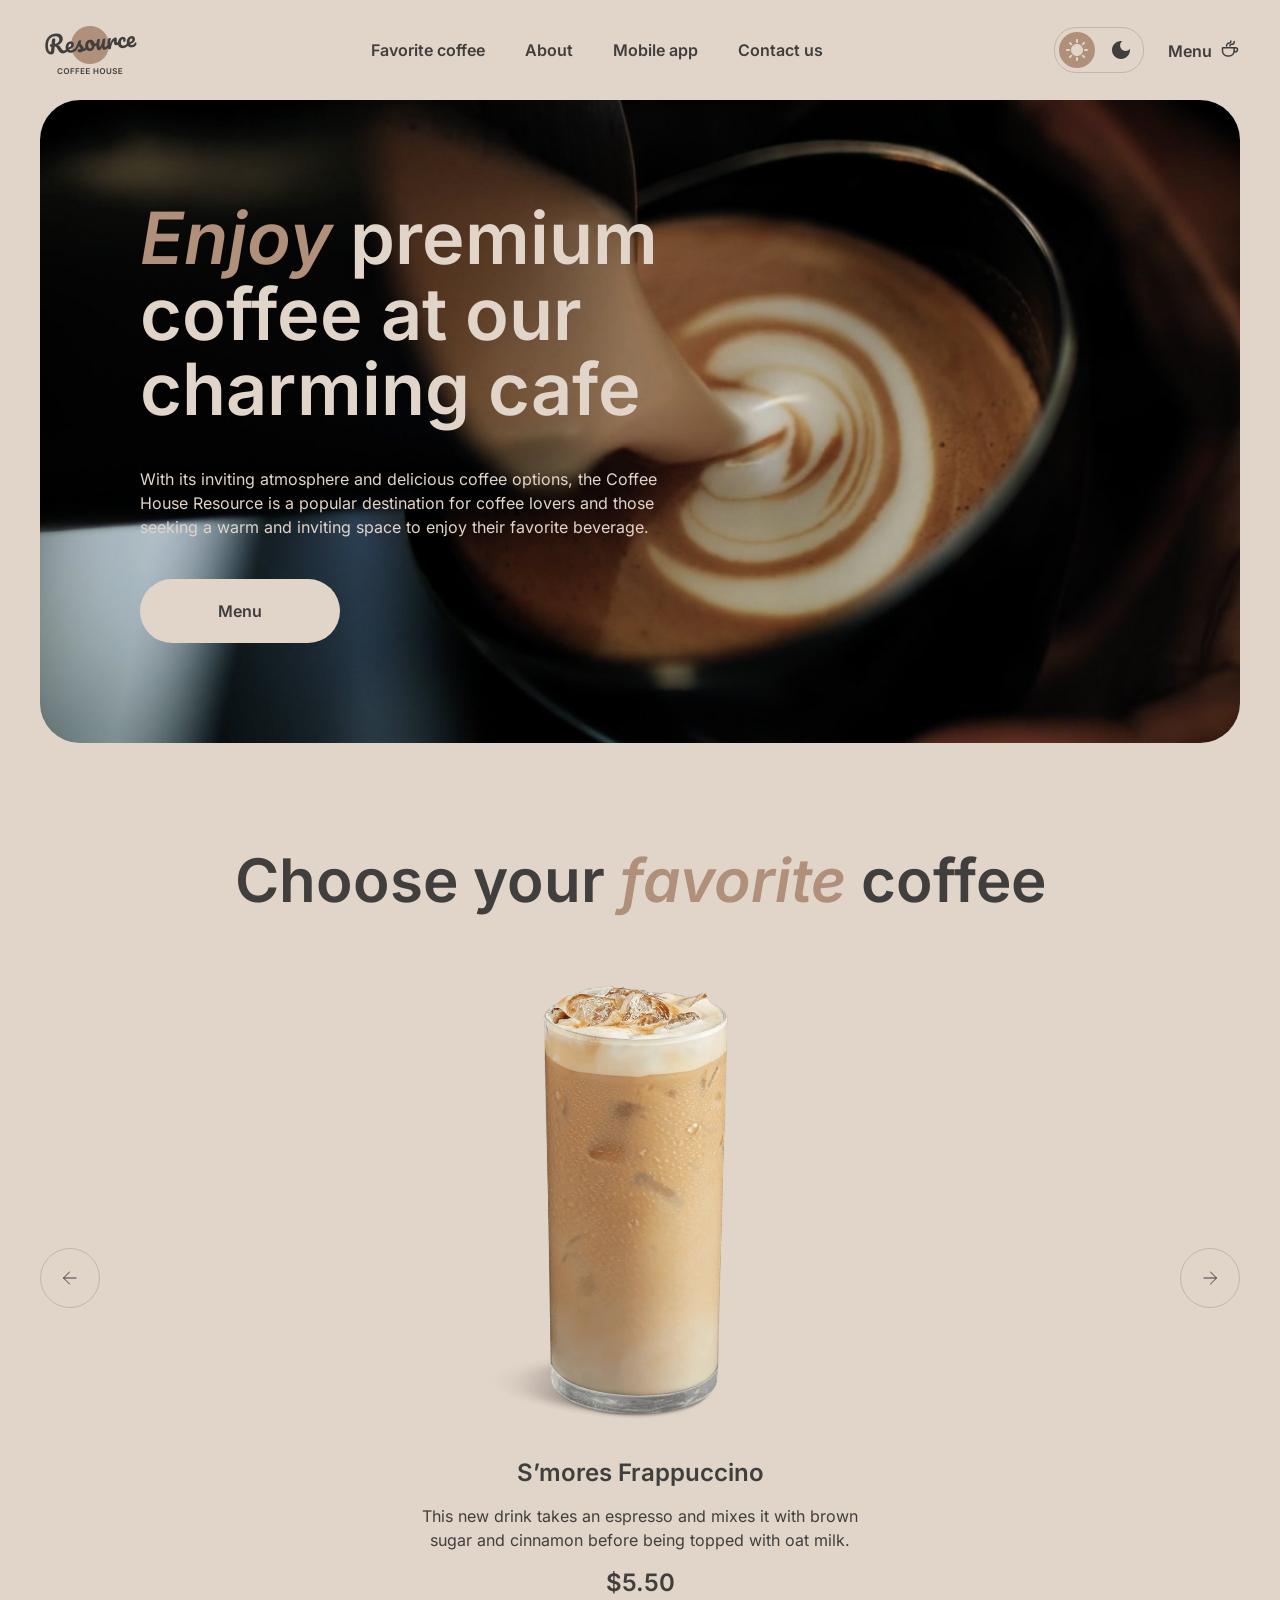
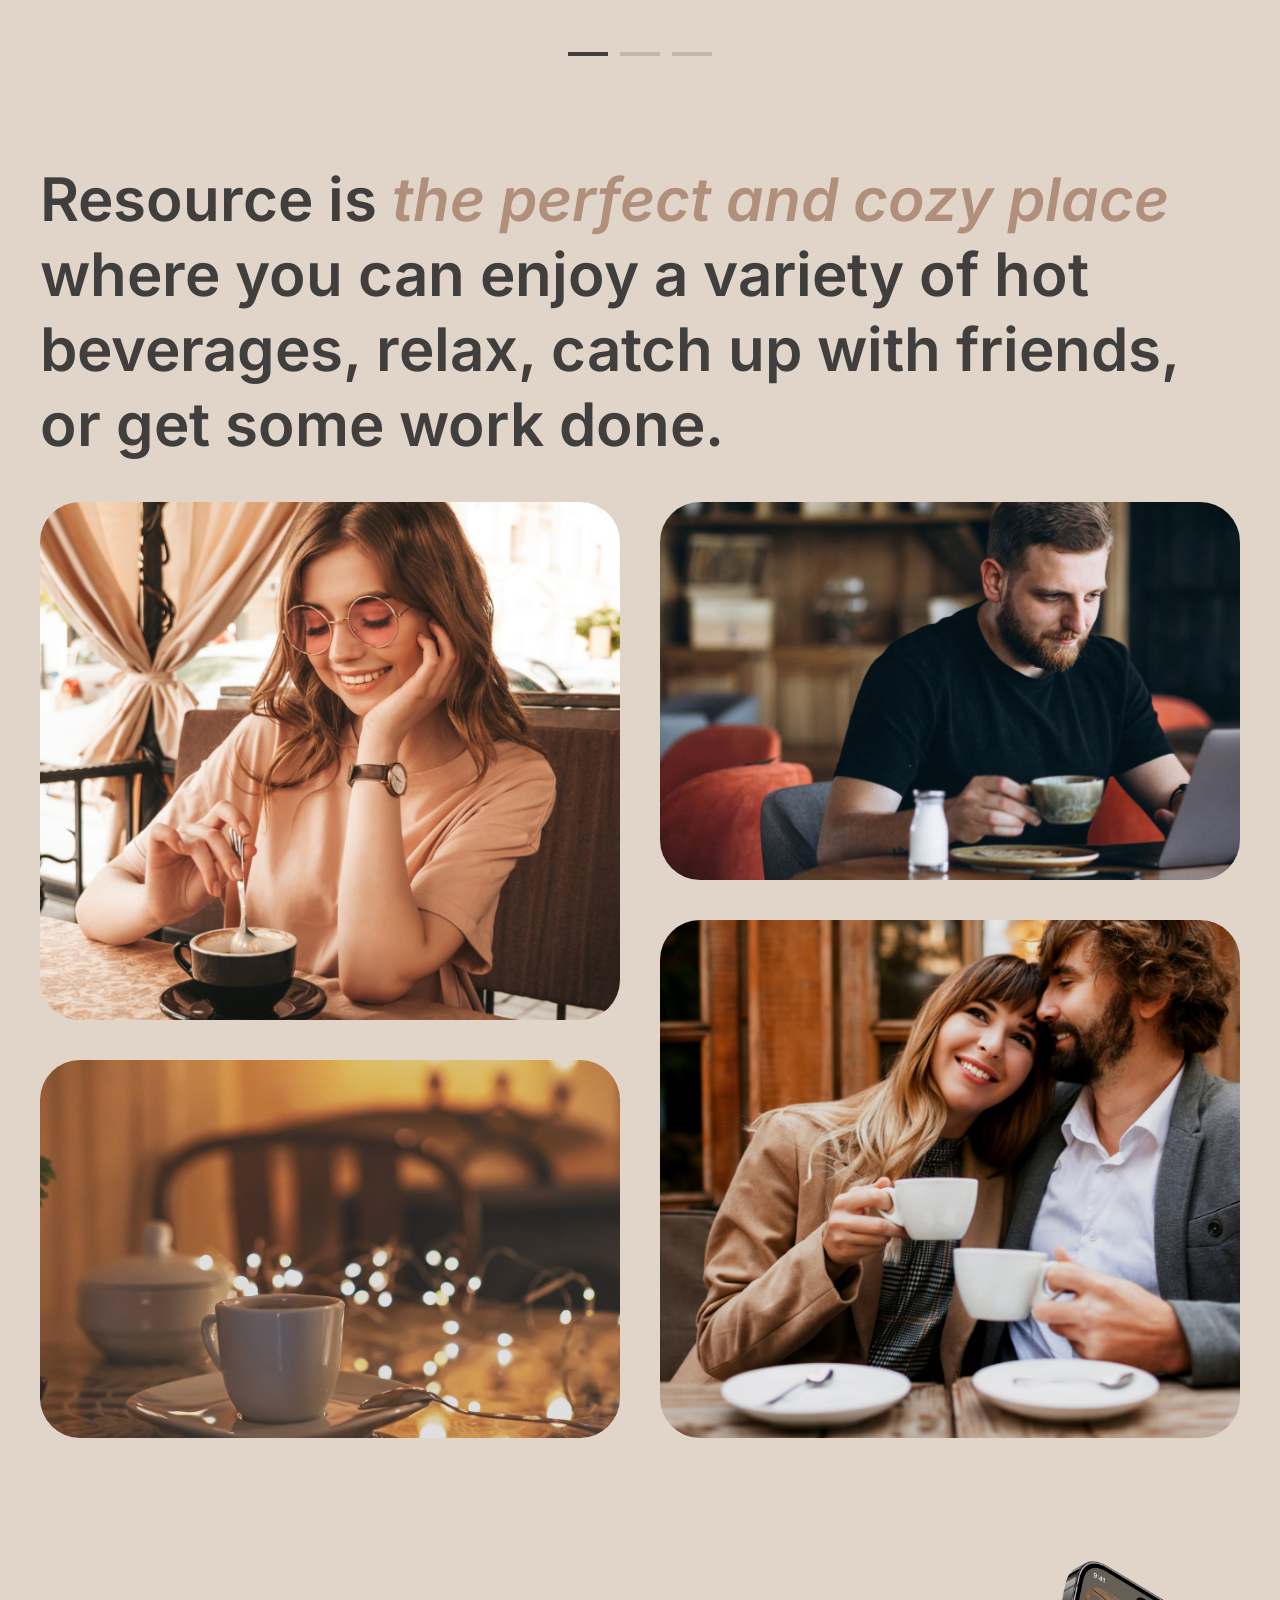
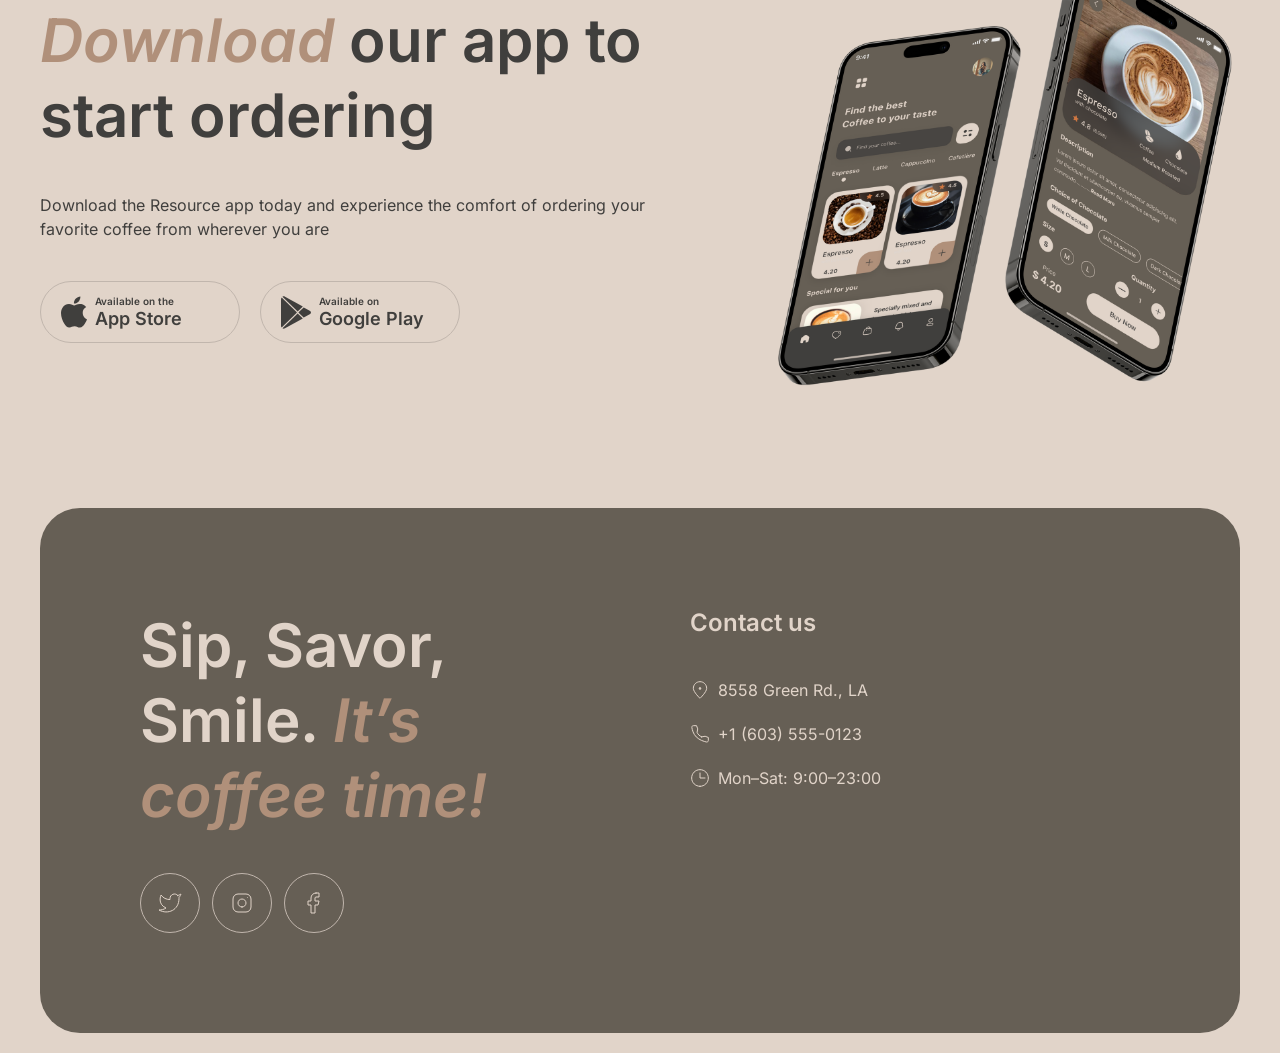
==== commit b67ef3f2: "Merge 2e6642f7f85f0abec2e42577b38caa042e233c94 into 491113f007c50dc3e7c9162ff5828c0031e5e05f" ====
--- a/index.html
+++ b/index.html
@@ -322,7 +322,7 @@
             </button>
             <div class="slider__viewport">
               <ul class="slider__list">
-                <li class="slider__slide slider__slide--active" data-slide="0">
+                <li class="slider__slide">
                   <div class="slider__content">
                     <div
                       class="slider__image slider__image--smores-frappuccino"
@@ -337,7 +337,7 @@
                     </div>
                   </div>
                 </li>
-                <li class="slider__slide" data-slide="1">
+                <li class="slider__slide">
                   <div class="slider__content">
                     <div
                       class="slider__image slider__image--caramel-macchiato"
@@ -353,7 +353,7 @@
                     </div>
                   </div>
                 </li>
-                <li class="slider__slide" data-slide="2">
+                <li class="slider__slide">
                   <div class="slider__content">
                     <div class="slider__image slider__image--ice-coffee"></div>
                     <div class="slider__description">
@@ -396,18 +396,17 @@
               <button
                 class="slider__control slider__control--active"
                 type="button"
-                data-slide="0"
               >
                 <span class="visually-hidden">Slide 1</span>
               </button>
             </li>
             <li class="slider__controls-item">
-              <button class="slider__control" type="button" data-slide="1">
+              <button class="slider__control" type="button">
                 <span class="visually-hidden">Slide 2</span>
               </button>
             </li>
             <li class="slider__controls-item">
-              <button class="slider__control" type="button" data-slide="2">
+              <button class="slider__control" type="button">
                 <span class="visually-hidden">Slide 3</span>
               </button>
             </li>
@@ -709,7 +708,6 @@
         </div>
       </div>
     </footer>
-    <script src="script.js" defer></script>
-    <script src="slider.js" defer></script>
+    <script src="scripts/script.js" defer></script>
   </body>
 </html>
--- a/style.css
+++ b/style.css
@@ -5,10 +5,7 @@
   --color-bg-page: #e1d4c9;
   --color-bg-container: #665f55;
   --color-bg-overlay: rgba(64, 63, 61, 0.8);
-  --color-bg-modal: #e1d4c9;
-  --color-bg-modal-control: #665f55;
   --color-border-primary: #c1b6ad;
-  --color-border-modal-control: #665f55;
   --color-border-inverse: #665f55;
 }
 
@@ -19,10 +16,7 @@
   --color-bg-page: #292826;
   --color-bg-container: #403f3d;
   --color-bg-overlay: rgba(41, 40, 38, 0.8);
-  --color-bg-modal: #403f3d;
-  --color-bg-modal-control: #292826;
   --color-border-primary: #665f55;
-  --color-border-modal-control: #665f55;
   --color-border-inverse: #c1b6ad;
 }
 
@@ -169,7 +163,7 @@
   flex-wrap: wrap;
   align-items: center;
   justify-content: center;
-  gap: 12px clamp(16px, 2.8vw, 40px);
+  gap: clamp(6px, 10vw - 70px, 40px);
 }
 
 .nav__link {
@@ -739,7 +733,6 @@
 
 .slider__list {
   display: flex;
-  transition: transform 0.3s ease;
 }
 
 .slider__slide {
@@ -833,8 +826,7 @@
 }
 
 .menu__more--hidden {
-  visibility: hidden;
-  pointer-events: none;
+  display: none;
 }
 
 .menu__more:hover {
@@ -901,12 +893,6 @@
   width: 100%;
 }
 
-.cards__empty {
-  grid-column: 1 / -1;
-  text-align: center;
-  color: var(--color-text-primary);
-}
-
 .card {
   display: flex;
   flex-direction: column;
@@ -959,165 +945,7 @@
   line-height: 1.25;
 }
 
-.modal {
-  width: calc(100% - 32px);
-  max-width: 800px;
-  margin: auto;
-  padding: 0;
-  color: var(--color-text-primary);
-  background-color: var(--color-bg-modal);
-  border: none;
-  border-radius: 40px;
-}
-
-.modal::backdrop {
-  background-color: var(--color-bg-overlay);
-}
-
-.modal__inner {
-  display: flex;
-  flex-direction: column;
-  gap: 20px;
-  padding: 16px;
-}
-
-.modal__image {
-  display: none;
-  flex-shrink: 0;
-  width: 310px;
-  height: 310px;
-  border-radius: 40px;
-  object-fit: cover;
-}
-
-.modal__content {
-  display: flex;
-  flex-direction: column;
-  flex-grow: 1;
-}
-
-.modal__title {
-  font-size: 24px;
-  font-weight: 600;
-  line-height: 1.25;
-}
-
-.modal__description {
-  margin-top: 12px;
-  font-size: 16px;
-  line-height: 1.5;
-}
-
-.modal__subtitle {
-  margin-top: 20px;
-  font-size: 16px;
-  line-height: 1.5;
-}
-
-.modal__options {
-  display: flex;
-  flex-wrap: wrap;
-  gap: 8px;
-  margin-top: 8px;
-}
-
-.option {
-  display: flex;
-  align-items: center;
-  gap: 8px;
-  padding: 8px 16px 8px 8px;
-  font-size: 16px;
-  line-height: 1.5;
-  color: var(--color-text-primary);
-  border-radius: 100px;
-  box-shadow: inset 0 0 0 1px var(--color-border-primary);
-  transition:
-    color 0.2s,
-    background-color 0.2s;
-}
-
-.option__badge {
-  display: flex;
-  flex-shrink: 0;
-  align-items: center;
-  justify-content: center;
-  width: 30px;
-  height: 30px;
-  background-color: var(--color-border-primary);
-  border-radius: 50%;
-  transition:
-    color 0.2s,
-    background-color 0.2s;
-}
-
-.option:hover,
-.option--active {
-  color: var(--color-text-inverse);
-  background-color: var(--color-bg-modal-control);
-  box-shadow: none;
-}
-
-.option:hover .option__badge,
-.option--active .option__badge {
-  color: var(--color-text-primary);
-  background-color: var(--color-bg-modal);
-}
-
-.modal__total {
-  display: flex;
-  justify-content: space-between;
-  gap: 16px;
-  margin-top: 20px;
-  font-size: 24px;
-  font-weight: 600;
-  line-height: 1.25;
-}
-
-.modal__note {
-  display: flex;
-  align-items: center;
-  gap: 8px;
-  margin-top: 20px;
-  padding: 12px 0;
-  font-size: 10px;
-  line-height: 1.4;
-  border-top: 1px solid var(--color-border-primary);
-}
-
-.modal__note-icon {
-  flex-shrink: 0;
-  color: var(--color-text-primary);
-}
-
-.modal__close {
-  margin-top: 20px;
-  padding: 10px;
-  font-size: 16px;
-  font-weight: 600;
-  line-height: 1.5;
-  text-align: center;
-  border-radius: 100px;
-  box-shadow: inset 0 0 0 1px var(--color-border-modal-control);
-  transition:
-    color 0.2s,
-    background-color 0.2s;
-}
-
-.modal__close:hover {
-  color: var(--color-text-inverse);
-  background-color: var(--color-bg-modal-control);
-  box-shadow: none;
-}
-
 @media (min-width: 768px) {
-  .modal__inner {
-    flex-direction: row;
-  }
-
-  .modal__image {
-    display: block;
-  }
-
   .container {
     padding: 0 40px;
   }
@@ -1165,24 +993,7 @@
   }
 }
 
-@media (min-width: 1024px) {
-  .hero__inner {
-    padding: 100px;
-  }
-
-  .menu__title {
-    max-width: 800px;
-    margin: 0 auto;
-  }
-
-  .menu__more {
-    display: none;
-  }
-
-  .slider__button {
-    display: flex;
-  }
-
+@media (min-width: 769px) {
   .theme-switch {
     padding: 4px;
     border-radius: 22px;
@@ -1215,6 +1026,25 @@
   .mobile-menu {
     display: none;
   }
+}
+
+@media (min-width: 1024px) {
+  .hero__inner {
+    padding: 100px;
+  }
+
+  .menu__title {
+    max-width: 800px;
+    margin: 0 auto;
+  }
+
+  .menu__more {
+    display: none;
+  }
+
+  .slider__button {
+    display: flex;
+  }
 
   .mobile-app__container {
     flex-direction: row;
